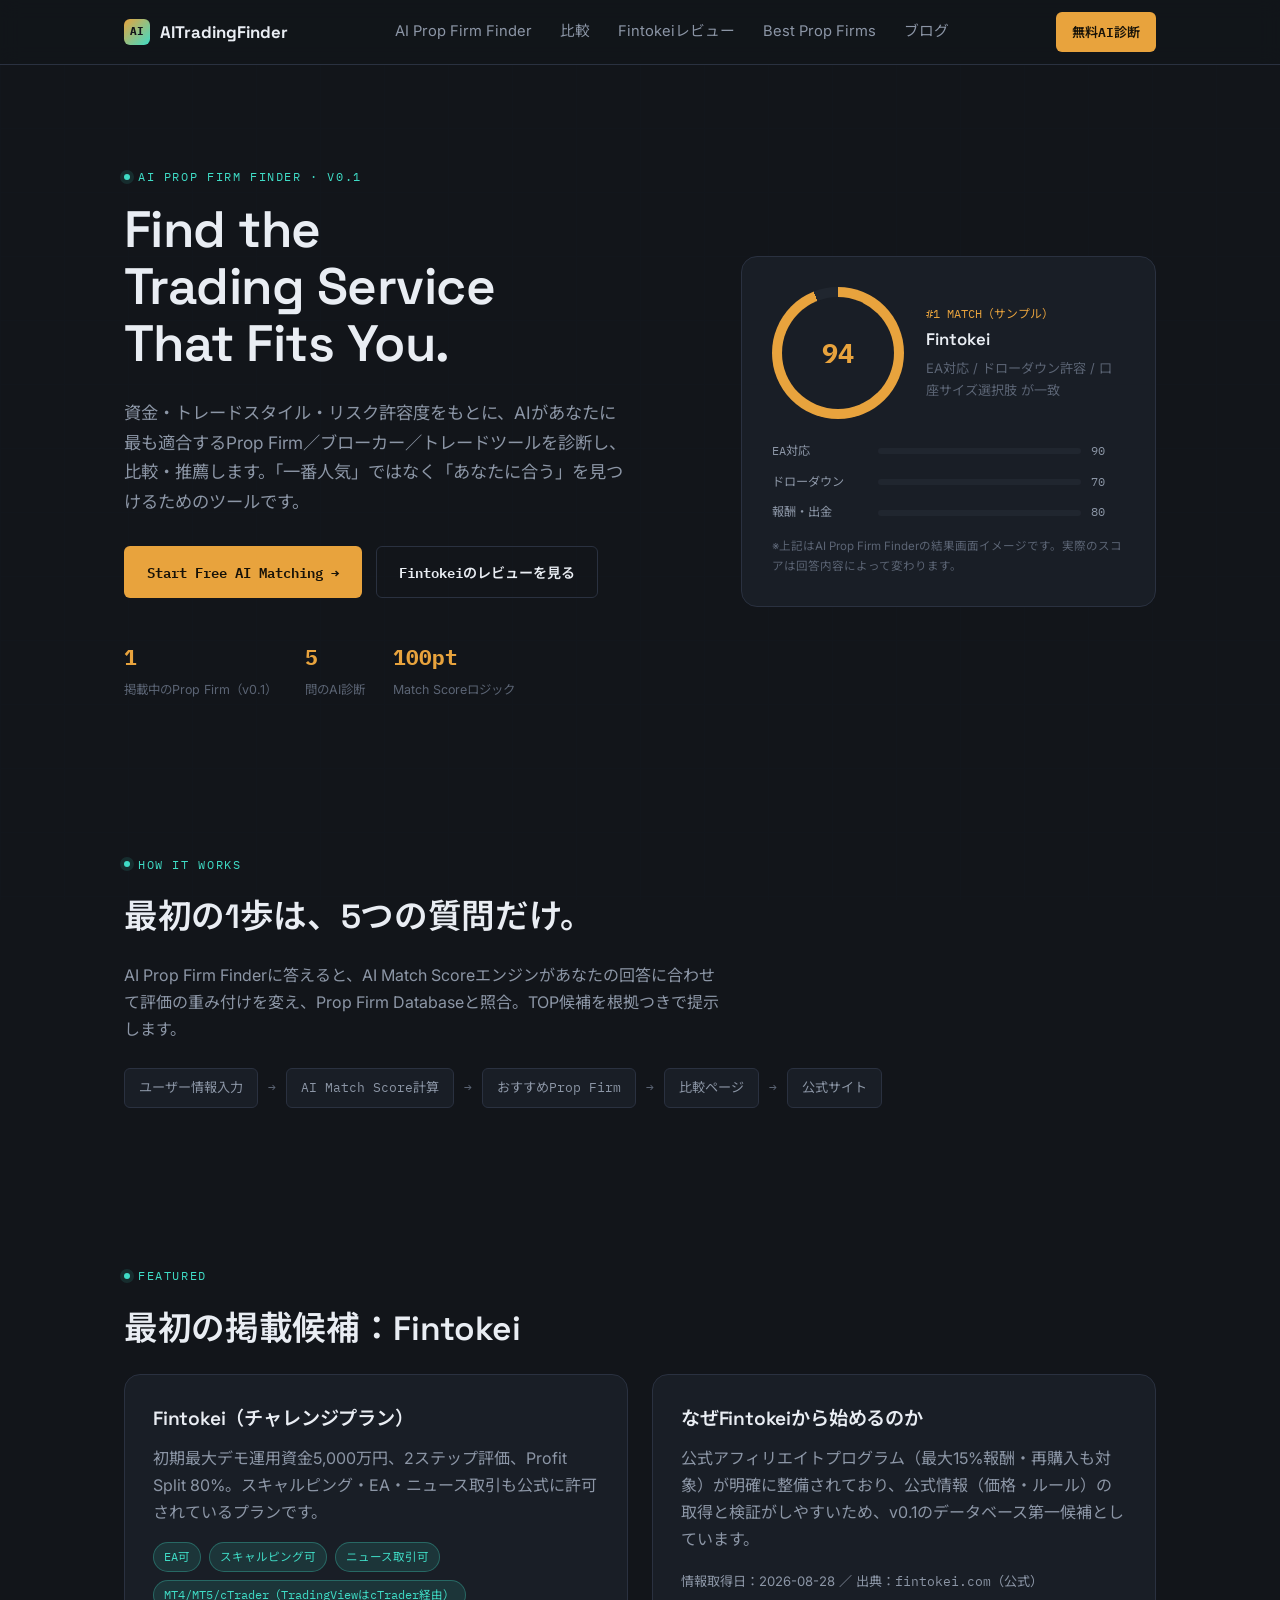
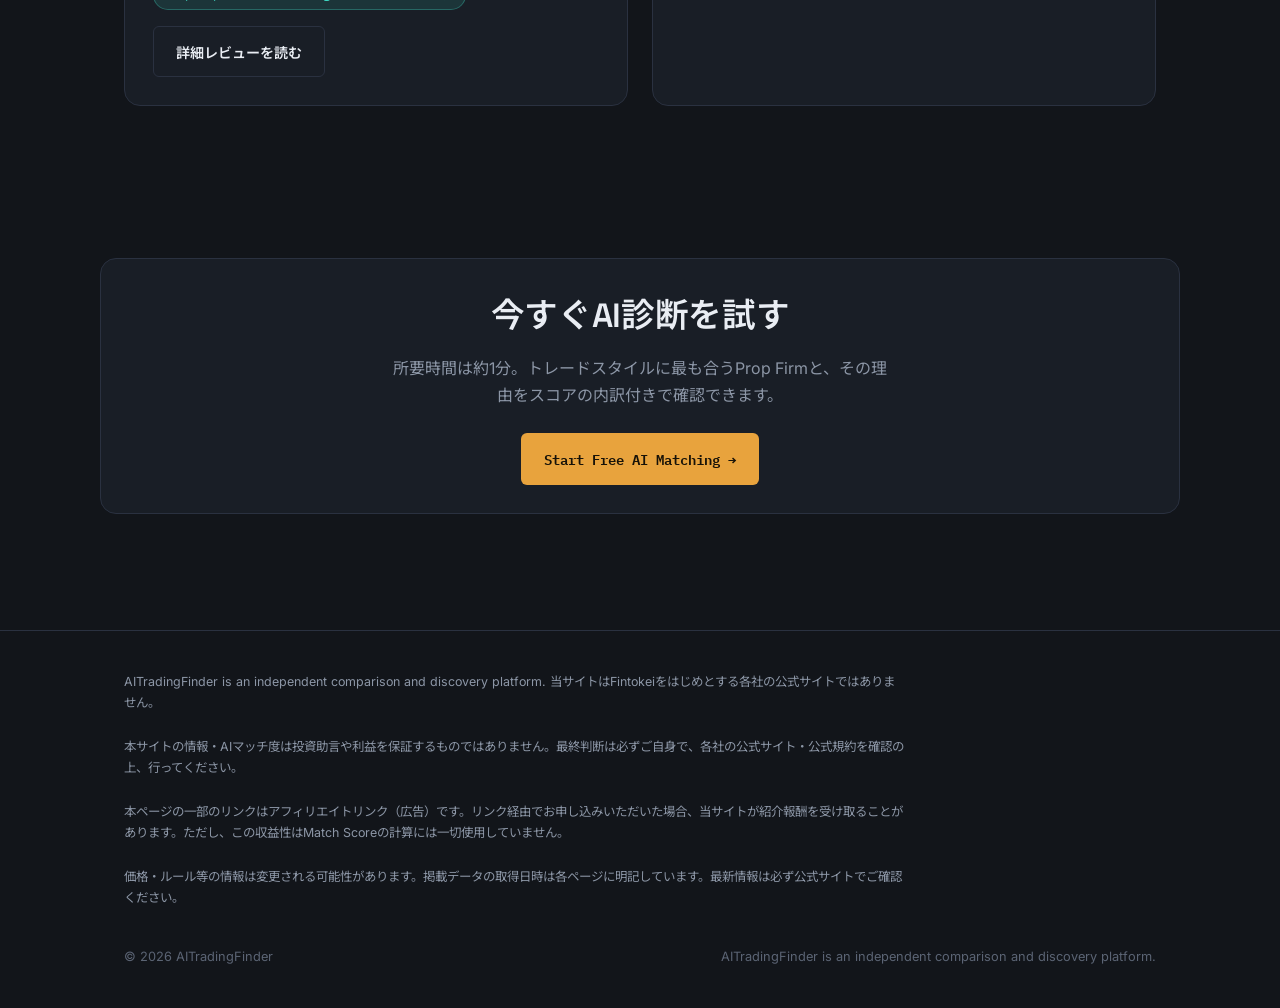
==== index.html @ b36e6398 "deploy: publish from hickytrade/aitradingfinder@b944d32f0d08b3d600a724f380793487ca3b6b2c (run 333662" ====
<!DOCTYPE html>
<html lang="ja">
<head>
<meta charset="UTF-8">
<meta name="viewport" content="width=device-width, initial-scale=1.0">
<title>AITradingFinder | あなたに合ったTrading Serviceを、AIが見つける</title>
<meta name="description" content="AIがトレードスタイル・資金・リスク許容度を分析し、最適なProp Firm・ブローカー・トレードツールを比較・推薦する独立系ディスカバリープラットフォーム。">
<link rel="canonical" href="https://aitradingfinder.com/">
<meta property="og:title" content="AITradingFinder | Find the Trading Service That Fits You">
<meta property="og:description" content="AIがあなたのトレードスタイルを分析し、最適なProp Firmを比較・推薦します。">
<meta property="og:type" content="website">
<link rel="preconnect" href="https://fonts.googleapis.com">
<link href="https://fonts.googleapis.com/css2?family=Space+Grotesk:wght@500;600;700&family=Inter:wght@400;500;600&family=IBM+Plex+Mono:wght@400;500;600&family=Noto+Sans+JP:wght@400;500;600;700&display=swap" rel="stylesheet">
<link rel="stylesheet" href="assets/css/style.css">
<script type="application/ld+json">
{
  "@context": "https://schema.org",
  "@type": "Organization",
  "name": "AITradingFinder",
  "url": "https://aitradingfinder.com/",
  "description": "AIがトレードスタイル・資金・リスク許容度を分析し、最適なProp Firm・ブローカー・トレードツールを比較・推薦する独立系ディスカバリープラットフォーム。",
  "sameAs": []
}
</script>
</head>
<body>

<nav class="nav">
  <div class="wrap">
    <a href="index.html" class="brand"><span class="brand-mark">AI</span>AITradingFinder</a>
    <ul class="nav-links">
      <li><a href="finder.html">AI Prop Firm Finder</a></li>
      <li><a href="comparison.html">比較</a></li>
      <li><a href="fintokei-review.html">Fintokeiレビュー</a></li>
      <li><a href="best-prop-firms.html">Best Prop Firms</a></li>
      <li><a href="blog.html">ブログ</a></li>
    </ul>
    <a href="finder.html" class="nav-cta">無料AI診断</a>
    <button class="nav-toggle" id="navToggle" aria-label="メニューを開く" aria-expanded="false">
      <svg viewBox="0 0 24 24" fill="none" stroke="currentColor" stroke-width="2"><path d="M3 6h18M3 12h18M3 18h18"/></svg>
    </button>
  </div>
  <div class="nav-mobile-panel" id="navMobilePanel"></div>
</nav>

<header class="hero">
  <div class="wrap">
    <div class="hero-copy">
      <div class="eyebrow">AI PROP FIRM FINDER · v0.1</div>
      <h1>Find the Trading&nbsp;Service<br>That Fits&nbsp;You.</h1>
      <p class="lead">資金・トレードスタイル・リスク許容度をもとに、AIがあなたに最も適合するProp&nbsp;Firm／ブローカー／トレードツールを診断し、比較・推薦します。「一番人気」ではなく「あなたに合う」を見つけるためのツールです。</p>
      <div class="hero-actions">
        <a href="finder.html" class="btn btn-primary">Start Free AI Matching →</a>
        <a href="fintokei-review.html" class="btn btn-outline">Fintokeiのレビューを見る</a>
      </div>
      <div class="hero-stats">
        <div><strong>1</strong><span>掲載中のProp Firm（v0.1）</span></div>
        <div><strong>5</strong><span>問のAI診断</span></div>
        <div><strong class="mono">100pt</strong><span>Match Scoreロジック</span></div>
      </div>
    </div>

    <div class="gauge-card">
      <div class="gauge-wrap">
        <div class="gauge" style="--pct:94"><span class="gauge-num">94</span></div>
        <div class="gauge-meta">
          <div class="rank-badge">#1 MATCH（サンプル）</div>
          <div class="firm-name">Fintokei</div>
          <div class="why">EA対応 / ドローダウン許容 / 口座サイズ選択肢 が一致</div>
        </div>
      </div>
      <div class="gauge-bars">
        <div class="gauge-bar-row"><span>EA対応</span><span class="gauge-bar-track"><span class="gauge-bar-fill" style="width:90%"></span></span><span>90</span></div>
        <div class="gauge-bar-row"><span>ドローダウン</span><span class="gauge-bar-track"><span class="gauge-bar-fill" style="width:70%"></span></span><span>70</span></div>
        <div class="gauge-bar-row"><span>報酬・出金</span><span class="gauge-bar-track"><span class="gauge-bar-fill" style="width:80%"></span></span><span>80</span></div>
      </div>
      <p style="font-size:.72rem;color:var(--text-faint);margin:14px 0 0;">※上記はAI Prop Firm Finderの結果画面イメージです。実際のスコアは回答内容によって変わります。</p>
    </div>
  </div>
</header>

<section>
  <div class="wrap">
    <div class="eyebrow">HOW IT WORKS</div>
    <h2>最初の1歩は、5つの質問だけ。</h2>
    <p style="max-width:60ch">AI Prop Firm Finderに答えると、AI Match Scoreエンジンがあなたの回答に合わせて評価の重み付けを変え、Prop Firm Databaseと照合。TOP候補を根拠つきで提示します。</p>
    <div class="flow" style="margin-top:24px">
      <span class="node">ユーザー情報入力</span><span class="arrow">→</span>
      <span class="node">AI Match Score計算</span><span class="arrow">→</span>
      <span class="node">おすすめProp Firm</span><span class="arrow">→</span>
      <span class="node">比較ページ</span><span class="arrow">→</span>
      <span class="node">公式サイト</span>
    </div>
  </div>
</section>

<section>
  <div class="wrap">
    <div class="eyebrow">FEATURED</div>
    <h2>最初の掲載候補：Fintokei</h2>
    <div class="grid-2">
      <div class="card">
        <h3>Fintokei（チャレンジプラン）</h3>
        <p>初期最大デモ運用資金5,000万円、2ステップ評価、Profit Split 80%。スキャルピング・EA・ニュース取引も公式に許可されているプランです。</p>
        <div style="display:flex;gap:8px;flex-wrap:wrap;margin-bottom:16px;">
          <span class="tag ok">EA可</span>
          <span class="tag ok">スキャルピング可</span>
          <span class="tag ok">ニュース取引可</span>
          <span class="tag ok">MT4/MT5/cTrader（TradingViewはcTrader経由）</span>
        </div>
        <a href="fintokei-review.html" class="btn btn-outline">詳細レビューを読む</a>
      </div>
      <div class="card">
        <h3>なぜFintokeiから始めるのか</h3>
        <p>公式アフィリエイトプログラム（最大15%報酬・再購入も対象）が明確に整備されており、公式情報（価格・ルール）の取得と検証がしやすいため、v0.1のデータベース第一候補としています。</p>
        <p style="font-size:.82rem;">情報取得日：2026-08-28 ／ 出典：<span class="mono">fintokei.com（公式）</span></p>
      </div>
    </div>
  </div>
</section>

<section>
  <div class="wrap card" style="text-align:center;">
    <h2 style="margin-bottom:10px;">今すぐAI診断を試す</h2>
    <p style="max-width:50ch;margin:0 auto 24px;">所要時間は約1分。トレードスタイルに最も合うProp Firmと、その理由をスコアの内訳付きで確認できます。</p>
    <a href="finder.html" class="btn btn-primary">Start Free AI Matching →</a>
  </div>
</section>

<footer>
  <div class="wrap">
    <div class="footer-disclaimers" id="disclaimers"></div>
    <div class="footer-bottom">
      <span>© 2026 AITradingFinder</span>
      <span>AITradingFinder is an independent comparison and discovery platform.</span>
    </div>
  </div>
</footer>

<script src="assets/data/propfirms.js"></script>
<script>
  document.getElementById('disclaimers').innerHTML = Object.values(SITE_DISCLAIMERS).map(t => `<p>${t}</p>`).join('');
</script>
<script src="assets/js/nav.js"></script>
</body>
</html>
---- assets/css/style.css ----
/* ==========================================================
   AITradingFinder — Design Tokens
   Direction: precision trading-terminal / quant dashboard.
   Not a marketing-cream template — dark graphite base, gold
   for "match" signal, teal for data, mono type for numbers.
   ========================================================== */
:root {
  --bg: #12151A;
  --surface: #191E26;
  --surface-2: #20262F;
  --border: #2A3140;
  --text: #E9EDF3;
  --text-muted: #8C96A6;
  --text-faint: #5B6474;
  --gold: #E8A33D;
  --gold-soft: rgba(232, 163, 61, 0.14);
  --teal: #3FDCC6;
  --teal-soft: rgba(63, 220, 198, 0.12);
  --danger: #E2574C;
  --danger-soft: rgba(226, 87, 76, 0.14);
  --radius-sm: 6px;
  --radius-md: 10px;
  --radius-lg: 16px;
  --font-display: 'Space Grotesk', 'Noto Sans JP', sans-serif;
  --font-body: 'Inter', 'Noto Sans JP', sans-serif;
  --font-mono: 'IBM Plex Mono', 'Noto Sans JP', monospace;
  --max-w: 1080px;
}

* { box-sizing: border-box; }
html { scroll-behavior: smooth; }
body {
  margin: 0;
  background: var(--bg);
  color: var(--text);
  font-family: var(--font-body);
  line-height: 1.7;
  -webkit-font-smoothing: antialiased;
}
body::before {
  content: "";
  position: fixed;
  inset: 0;
  pointer-events: none;
  z-index: 0;
  background-image:
    linear-gradient(var(--border) 1px, transparent 1px),
    linear-gradient(90deg, var(--border) 1px, transparent 1px);
  background-size: 64px 64px;
  opacity: 0.06;
}
h1, h2, h3, h4 { font-family: var(--font-display); font-weight: 600; letter-spacing: -0.01em; margin: 0 0 .5em; }
h1 { font-size: clamp(2rem, 4.5vw, 3.2rem); line-height: 1.12; }
h2 { font-size: clamp(1.5rem, 2.8vw, 2.1rem); }
h3 { font-size: 1.2rem; }
p { margin: 0 0 1em; color: var(--text-muted); }
a { color: inherit; }
.mono { font-family: var(--font-mono); }
.wrap { max-width: var(--max-w); margin: 0 auto; padding: 0 24px; position: relative; z-index: 1; }
.eyebrow {
  font-family: var(--font-mono);
  font-size: .72rem;
  letter-spacing: .14em;
  text-transform: uppercase;
  color: var(--teal);
  display: inline-flex;
  align-items: center;
  gap: 8px;
  margin-bottom: 14px;
}
.eyebrow::before { content: ""; width: 6px; height: 6px; background: var(--teal); border-radius: 50%; box-shadow: 0 0 0 4px var(--teal-soft); }

/* ---------- Nav ---------- */
.nav {
  position: sticky; top: 0; z-index: 40;
  background: rgba(18, 21, 26, 0.86);
  backdrop-filter: blur(10px);
  border-bottom: 1px solid var(--border);
}
.nav .wrap { display: flex; align-items: center; justify-content: space-between; height: 64px; }
.brand { display: flex; align-items: center; gap: 10px; text-decoration: none; font-family: var(--font-display); font-weight: 700; font-size: 1.05rem; }
.brand-mark { width: 26px; height: 26px; border-radius: 6px; background: linear-gradient(135deg, var(--gold), var(--teal)); display: inline-flex; align-items: center; justify-content: center; font-family: var(--font-mono); font-size: .7rem; color: #12151A; font-weight: 700; }
.nav-links { display: flex; gap: 28px; list-style: none; margin: 0; padding: 0; font-size: .92rem; }
.nav-links a { text-decoration: none; color: var(--text-muted); transition: color .15s; }
.nav-links a:hover, .nav-links a.active { color: var(--text); }
.nav-cta { font-family: var(--font-mono); font-size: .82rem; padding: 9px 16px; border-radius: var(--radius-sm); background: var(--gold); color: #171208; text-decoration: none; font-weight: 600; }
.nav-toggle {
  display: none; background: transparent; border: 1px solid var(--border); border-radius: var(--radius-sm);
  width: 40px; height: 40px; align-items: center; justify-content: center; cursor: pointer; color: var(--text);
}
.nav-toggle svg { width: 18px; height: 18px; }
.nav-mobile-panel {
  display: none; flex-direction: column; gap: 2px;
  border-top: 1px solid var(--border); background: var(--bg);
}
.nav-mobile-panel.open { display: flex; }
.nav-mobile-panel a {
  padding: 14px 24px; text-decoration: none; color: var(--text-muted); border-bottom: 1px solid var(--border);
  font-size: .95rem;
}
.nav-mobile-panel a.active { color: var(--gold); }
.nav-mobile-panel a:last-child { border-bottom: none; }

/* ---------- Buttons ---------- */
.btn {
  display: inline-flex; align-items: center; gap: 8px;
  font-family: var(--font-mono); font-size: .88rem; font-weight: 600;
  padding: 13px 22px; border-radius: var(--radius-sm);
  text-decoration: none; cursor: pointer; border: 1px solid transparent;
  transition: transform .12s ease, border-color .15s ease, background .15s ease;
}
.btn:active { transform: translateY(1px); }
.btn-primary { background: var(--gold); color: #171208; }
.btn-primary:hover { background: #f0af4d; }
.btn-outline { background: transparent; border-color: var(--border); color: var(--text); }
.btn-outline:hover { border-color: var(--teal); color: var(--teal); }
.btn-block { width: 100%; justify-content: center; }

/* ---------- Sections / cards ---------- */
section { padding: 76px 0; position: relative; z-index: 1; }
.card { background: var(--surface); border: 1px solid var(--border); border-radius: var(--radius-lg); padding: 28px; }
.grid-2 { display: grid; grid-template-columns: 1fr 1fr; gap: 24px; }
.grid-3 { display: grid; grid-template-columns: repeat(3, 1fr); gap: 20px; }
.tag { display: inline-block; font-family: var(--font-mono); font-size: .72rem; padding: 4px 10px; border-radius: 100px; border: 1px solid var(--border); color: var(--text-muted); }
.tag.ok { color: var(--teal); border-color: rgba(63,220,198,.3); background: var(--teal-soft); }
.tag.no { color: var(--danger); border-color: rgba(226,87,76,.3); background: var(--danger-soft); }
.tag.unknown { color: var(--text-faint); }

/* ---------- Hero ---------- */
.hero { padding: 96px 0 70px; }
.hero .wrap { display: grid; grid-template-columns: 1.15fr .85fr; gap: 56px; align-items: center; }
.hero-copy p.lead { font-size: 1.08rem; color: var(--text-muted); max-width: 46ch; }
.hero-actions { display: flex; gap: 14px; margin-top: 30px; flex-wrap: wrap; }
.hero-stats { display: flex; gap: 28px; margin-top: 42px; }
.hero-stats div strong { display: block; font-family: var(--font-mono); font-size: 1.3rem; color: var(--gold); }
.hero-stats div span { font-size: .78rem; color: var(--text-faint); }

/* ---------- Signature: radial match gauge ---------- */
.gauge-card { background: var(--surface); border: 1px solid var(--border); border-radius: var(--radius-lg); padding: 30px; }
.gauge-wrap { display: flex; align-items: center; gap: 22px; }
.gauge {
  --pct: 94;
  width: 132px; height: 132px; border-radius: 50%; flex-shrink: 0;
  background: conic-gradient(var(--gold) calc(var(--pct) * 1%), var(--surface-2) 0);
  display: flex; align-items: center; justify-content: center;
  position: relative;
}
.gauge::before { content: ""; position: absolute; inset: 10px; border-radius: 50%; background: var(--surface); }
.gauge .gauge-num { position: relative; font-family: var(--font-mono); font-size: 1.7rem; font-weight: 700; color: var(--gold); z-index: 1; }
.gauge-meta .firm-name { font-family: var(--font-display); font-weight: 600; font-size: 1.05rem; margin-bottom: 4px; }
.gauge-meta .why { font-size: .82rem; color: var(--text-faint); }
.gauge-bars { margin-top: 22px; display: flex; flex-direction: column; gap: 10px; }
.gauge-bar-row { display: grid; grid-template-columns: 96px 1fr 34px; align-items: center; gap: 10px; font-size: .76rem; color: var(--text-muted); font-family: var(--font-mono); }
.gauge-bar-track { height: 6px; background: var(--surface-2); border-radius: 4px; overflow: hidden; }
.gauge-bar-fill { height: 100%; background: linear-gradient(90deg, var(--teal), var(--gold)); border-radius: 4px; }

/* ---------- Steps / flow ---------- */
.flow { display: flex; align-items: center; gap: 10px; flex-wrap: wrap; font-family: var(--font-mono); font-size: .82rem; color: var(--text-muted); }
.flow .node { border: 1px solid var(--border); border-radius: var(--radius-sm); padding: 8px 14px; background: var(--surface); }
.flow .arrow { color: var(--text-faint); }

/* ---------- Quiz ---------- */
.quiz-shell { max-width: 660px; margin: 0 auto; }
.quiz-progress { display: flex; gap: 6px; margin-bottom: 34px; }
.quiz-progress i { flex: 1; height: 3px; background: var(--surface-2); border-radius: 3px; overflow: hidden; }
.quiz-progress i.done { background: var(--gold); }
.q-step { display: none; }
.q-step.active { display: block; animation: fadein .25s ease; }
@keyframes fadein { from { opacity: 0; transform: translateY(6px); } to { opacity: 1; transform: none; } }
.q-label { font-family: var(--font-mono); color: var(--teal); font-size: .78rem; margin-bottom: 10px; }
.options { display: grid; gap: 10px; margin-top: 20px; }
.option {
  display: flex; align-items: center; justify-content: space-between;
  padding: 16px 18px; border: 1px solid var(--border); border-radius: var(--radius-md);
  background: var(--surface); cursor: pointer; transition: all .15s;
}
.option:hover { border-color: var(--teal); }
.option.selected { border-color: var(--gold); background: var(--gold-soft); }
.option-label { font-weight: 500; }
.option-sub { font-size: .78rem; color: var(--text-faint); }
.q-nav { display: flex; justify-content: space-between; margin-top: 28px; }

/* ---------- Result ---------- */
.result-card { border: 1px solid var(--gold); background: linear-gradient(180deg, var(--gold-soft), transparent 60%); }
.rank-badge { font-family: var(--font-mono); font-size: .74rem; color: var(--gold); }
.disclosure {
  font-size: .78rem; color: var(--text-faint); border-top: 1px dashed var(--border);
  margin-top: 14px; padding-top: 12px; line-height: 1.6;
}

/* ---------- Table ---------- */
table { width: 100%; border-collapse: collapse; font-size: .88rem; }
th, td { text-align: left; padding: 12px 14px; border-bottom: 1px solid var(--border); }
th { font-family: var(--font-mono); font-size: .72rem; text-transform: uppercase; letter-spacing: .06em; color: var(--text-faint); }
td.num { font-family: var(--font-mono); }

/* ---------- Footer ---------- */
footer { border-top: 1px solid var(--border); padding: 40px 0; margin-top: 40px; }
.footer-disclaimers { display: grid; gap: 10px; font-size: .78rem; color: var(--text-faint); max-width: 780px; }
.footer-bottom { margin-top: 26px; display: flex; justify-content: space-between; flex-wrap: wrap; gap: 10px; font-size: .8rem; color: var(--text-faint); }

/* ---------- Empty state ---------- */
.empty-state { text-align: center; padding: 60px 20px; border: 1px dashed var(--border); border-radius: var(--radius-lg); color: var(--text-faint); }

/* ---------- Responsive ---------- */
@media (max-width: 860px) {
  .hero .wrap { grid-template-columns: 1fr; }
  .grid-2, .grid-3 { grid-template-columns: 1fr; }
  .nav-links { display: none; }
  .nav-toggle { display: inline-flex; }
  .nav-cta { display: none; }
}
@media (min-width: 861px) {
  .nav-mobile-panel { display: none !important; }
}
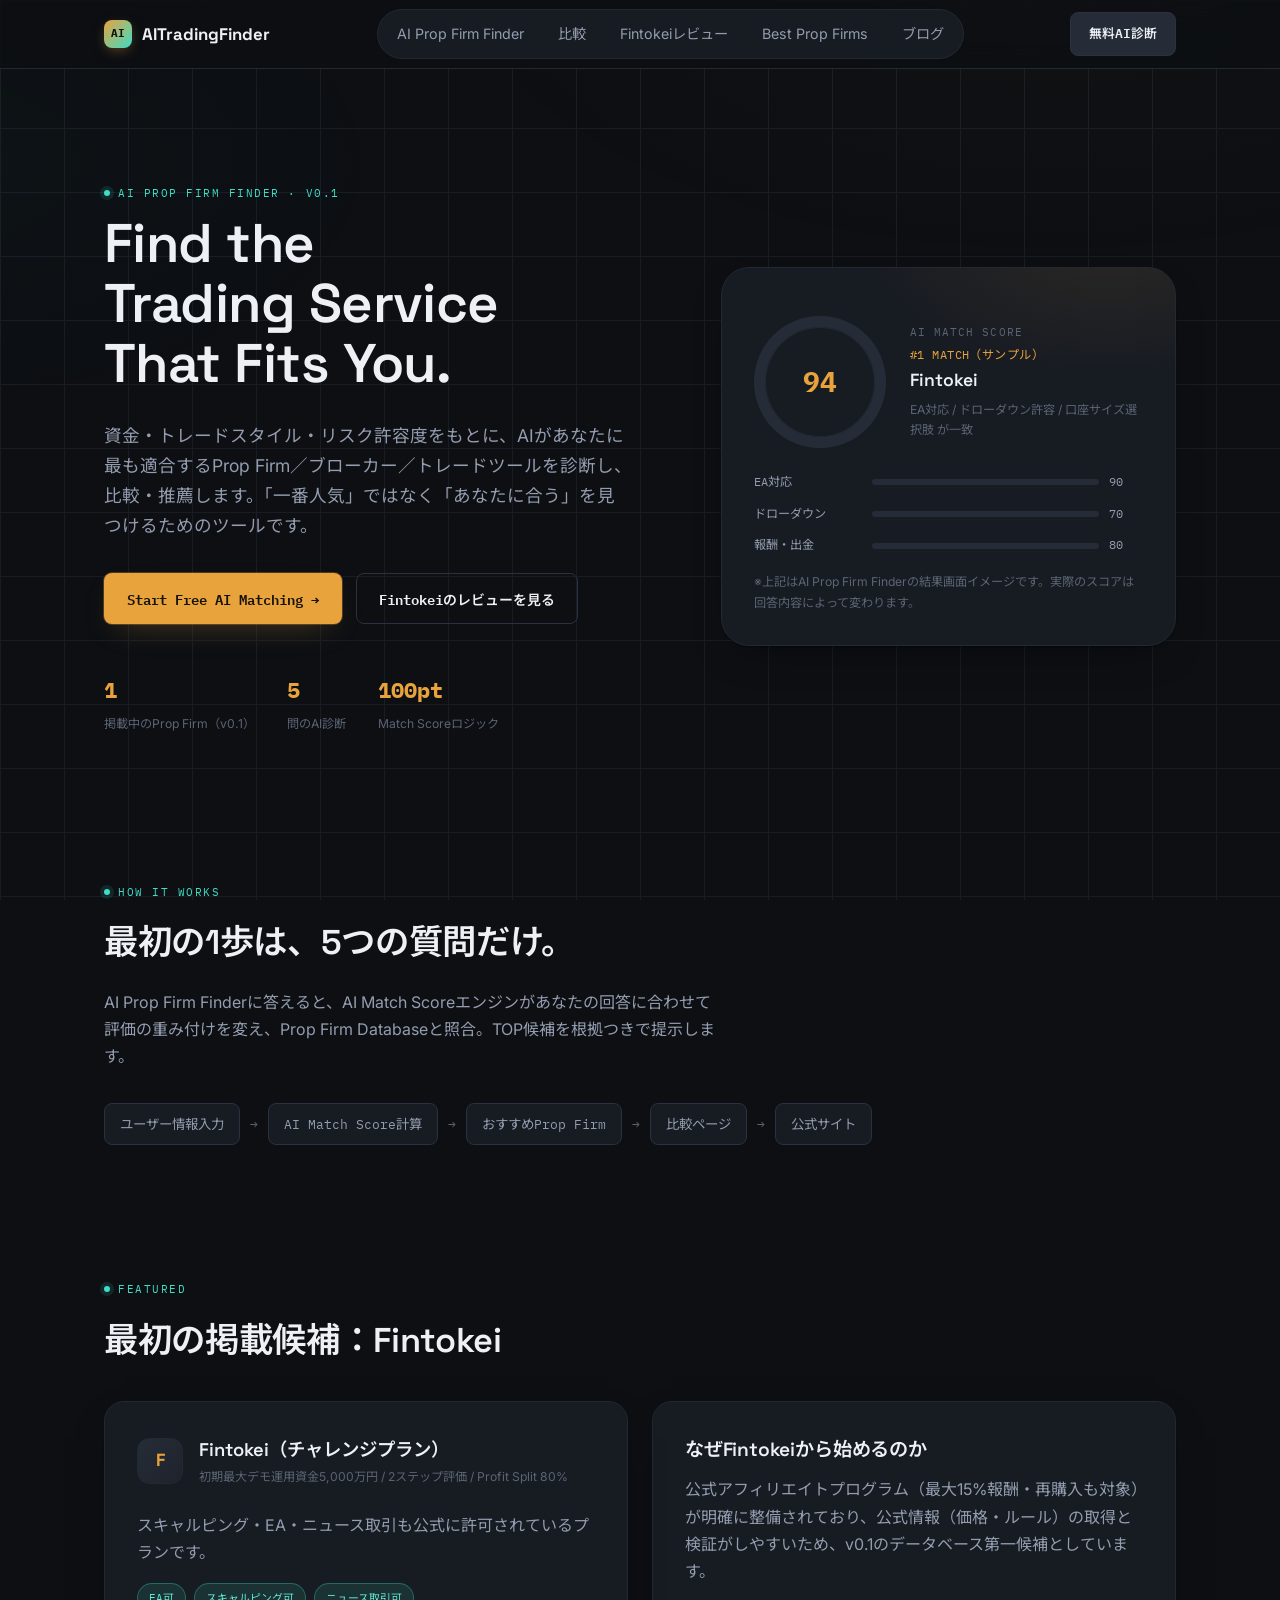
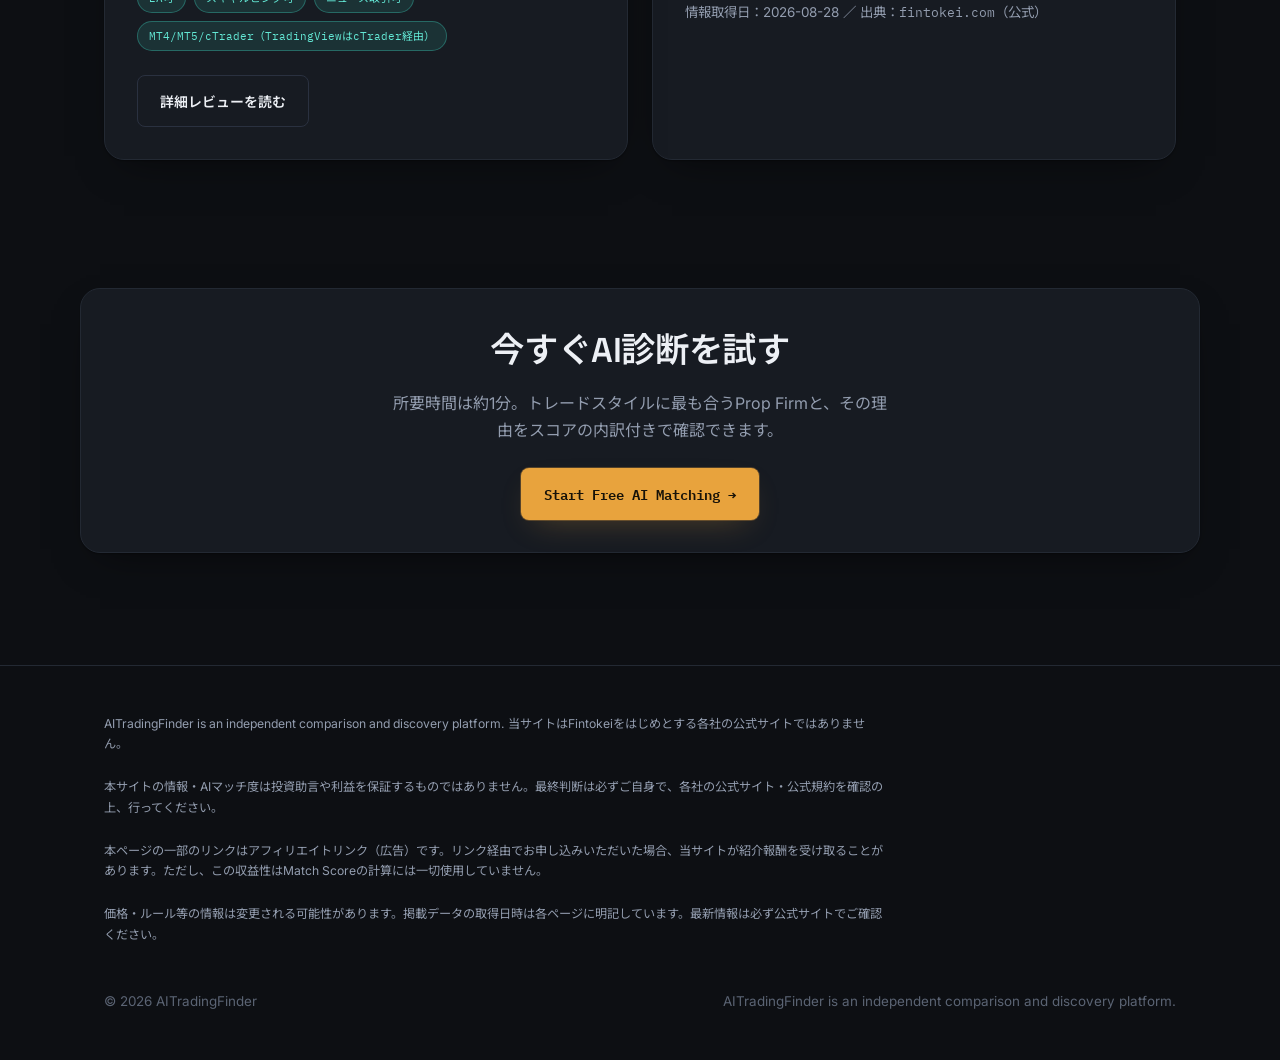
==== commit 98300a37: "deploy: publish from hickytrade/aitradingfinder@2064703255496c6e467a21752ac21283bdb3d4ea (run 333758" ====
--- a/index.html
+++ b/index.html
@@ -62,8 +62,9 @@
 
     <div class="gauge-card">
       <div class="gauge-wrap">
-        <div class="gauge" style="--pct:94"><span class="gauge-num">94</span></div>
+        <div class="gauge" data-pct="94"><span class="gauge-num">94</span></div>
         <div class="gauge-meta">
+          <div class="ai-match-label">AI Match Score</div>
           <div class="rank-badge">#1 MATCH（サンプル）</div>
           <div class="firm-name">Fintokei</div>
           <div class="why">EA対応 / ドローダウン許容 / 口座サイズ選択肢 が一致</div>
@@ -74,17 +75,19 @@
         <div class="gauge-bar-row"><span>ドローダウン</span><span class="gauge-bar-track"><span class="gauge-bar-fill" style="width:70%"></span></span><span>70</span></div>
         <div class="gauge-bar-row"><span>報酬・出金</span><span class="gauge-bar-track"><span class="gauge-bar-fill" style="width:80%"></span></span><span>80</span></div>
       </div>
-      <p style="font-size:.72rem;color:var(--text-faint);margin:14px 0 0;">※上記はAI Prop Firm Finderの結果画面イメージです。実際のスコアは回答内容によって変わります。</p>
+      <p style="font-size:var(--text-xs);color:var(--text-faint);margin:16px 0 0;">※上記はAI Prop Firm Finderの結果画面イメージです。実際のスコアは回答内容によって変わります。</p>
     </div>
   </div>
 </header>
 
 <section>
   <div class="wrap">
-    <div class="eyebrow">HOW IT WORKS</div>
-    <h2>最初の1歩は、5つの質問だけ。</h2>
-    <p style="max-width:60ch">AI Prop Firm Finderに答えると、AI Match Scoreエンジンがあなたの回答に合わせて評価の重み付けを変え、Prop Firm Databaseと照合。TOP候補を根拠つきで提示します。</p>
-    <div class="flow" style="margin-top:24px">
+    <div class="section-head">
+      <div class="eyebrow">HOW IT WORKS</div>
+      <h2>最初の1歩は、5つの質問だけ。</h2>
+      <p>AI Prop Firm Finderに答えると、AI Match Scoreエンジンがあなたの回答に合わせて評価の重み付けを変え、Prop Firm Databaseと照合。TOP候補を根拠つきで提示します。</p>
+    </div>
+    <div class="flow">
       <span class="node">ユーザー情報入力</span><span class="arrow">→</span>
       <span class="node">AI Match Score計算</span><span class="arrow">→</span>
       <span class="node">おすすめProp Firm</span><span class="arrow">→</span>
@@ -96,24 +99,34 @@
 
 <section>
   <div class="wrap">
-    <div class="eyebrow">FEATURED</div>
-    <h2>最初の掲載候補：Fintokei</h2>
+    <div class="section-head">
+      <div class="eyebrow">FEATURED</div>
+      <h2>最初の掲載候補：Fintokei</h2>
+    </div>
     <div class="grid-2">
-      <div class="card">
-        <h3>Fintokei（チャレンジプラン）</h3>
-        <p>初期最大デモ運用資金5,000万円、2ステップ評価、Profit Split 80%。スキャルピング・EA・ニュース取引も公式に許可されているプランです。</p>
-        <div style="display:flex;gap:8px;flex-wrap:wrap;margin-bottom:16px;">
+      <div class="prop-card">
+        <div class="prop-card-head">
+          <div class="prop-logo">F</div>
+          <div>
+            <div class="prop-card-name">Fintokei（チャレンジプラン）</div>
+            <div class="prop-card-sub">初期最大デモ運用資金5,000万円 / 2ステップ評価 / Profit Split 80%</div>
+          </div>
+        </div>
+        <p>スキャルピング・EA・ニュース取引も公式に許可されているプランです。</p>
+        <div class="prop-card-tags">
           <span class="tag ok">EA可</span>
           <span class="tag ok">スキャルピング可</span>
           <span class="tag ok">ニュース取引可</span>
           <span class="tag ok">MT4/MT5/cTrader（TradingViewはcTrader経由）</span>
         </div>
-        <a href="fintokei-review.html" class="btn btn-outline">詳細レビューを読む</a>
+        <div class="prop-card-cta">
+          <a href="fintokei-review.html" class="btn btn-outline">詳細レビューを読む</a>
+        </div>
       </div>
       <div class="card">
         <h3>なぜFintokeiから始めるのか</h3>
         <p>公式アフィリエイトプログラム（最大15%報酬・再購入も対象）が明確に整備されており、公式情報（価格・ルール）の取得と検証がしやすいため、v0.1のデータベース第一候補としています。</p>
-        <p style="font-size:.82rem;">情報取得日：2026-08-28 ／ 出典：<span class="mono">fintokei.com（公式）</span></p>
+        <p style="font-size:var(--text-sm);">情報取得日：2026-08-28 ／ 出典：<span class="mono">fintokei.com（公式）</span></p>
       </div>
     </div>
   </div>
@@ -141,6 +154,10 @@
 <script>
   document.getElementById('disclaimers').innerHTML = Object.values(SITE_DISCLAIMERS).map(t => `<p>${t}</p>`).join('');
 </script>
+<script src="assets/js/ui.js"></script>
+<script>
+  document.addEventListener('DOMContentLoaded', function () { AITF_UI.animateGauges(); });
+</script>
 <script src="assets/js/nav.js"></script>
 </body>
 </html>
--- a/assets/css/style.css
+++ b/assets/css/style.css
@@ -1,30 +1,75 @@
 /* ==========================================================
-   AITradingFinder — Design Tokens
-   Direction: precision trading-terminal / quant dashboard.
-   Not a marketing-cream template — dark graphite base, gold
-   for "match" signal, teal for data, mono type for numbers.
+   AITradingFinder — Design System (Step 21)
+   Direction: institutional trading terminal x modern AI SaaS x
+   premium fintech. Dark graphite base; gold reserved for AI Match
+   Score / primary CTA / ranking / brand accent only. Teal for data
+   and secondary signal. No neon, no cyberpunk, no gaming aesthetic.
+
+   This file only changes VISUAL PRESENTATION. Every selector that
+   existing inline <script> blocks read or toggle (.gauge, .option,
+   .option.selected, .q-step, .q-step.active, .quiz-progress i,
+   .quiz-progress i.done, .nav-mobile-panel.open, .tag.ok/.no/.unknown,
+   .btn-primary/.btn-outline, table/th/td, .disclosure, .empty-state,
+   .rank-badge, .result-card, .card, .grid-2/.grid-3, .wrap, .eyebrow,
+   .hero*, .flow/.node/.arrow, .footer-*) is preserved. Nothing here
+   changes propfirms.js / matchscore.js / businessscore.js / any Agent.
    ========================================================== */
 :root {
-  --bg: #12151A;
-  --surface: #191E26;
-  --surface-2: #20262F;
+  --bg: #0D0F13;
+  --surface: #171B22;
+  --surface-2: #1E232C;
+  --surface-3: #262C37;
   --border: #2A3140;
-  --text: #E9EDF3;
-  --text-muted: #8C96A6;
+  --border-soft: #232933;
+  --text: #EDF0F5;
+  --text-muted: #939DAF;
   --text-faint: #5B6474;
+
   --gold: #E8A33D;
+  --gold-bright: #F5BD64;
   --gold-soft: rgba(232, 163, 61, 0.14);
   --teal: #3FDCC6;
+  --teal-bright: #63E8D5;
   --teal-soft: rgba(63, 220, 198, 0.12);
   --danger: #E2574C;
   --danger-soft: rgba(226, 87, 76, 0.14);
-  --radius-sm: 6px;
-  --radius-md: 10px;
-  --radius-lg: 16px;
+
+  --radius-sm: 8px;
+  --radius-md: 12px;
+  --radius-lg: 20px;
+  --radius-xl: 28px;
+  --radius-pill: 999px;
+
+  --space-1: 4px;
+  --space-2: 8px;
+  --space-3: 12px;
+  --space-4: 16px;
+  --space-5: 24px;
+  --space-6: 32px;
+  --space-7: 48px;
+  --space-8: 64px;
+
+  --text-2xs: .68rem;
+  --text-xs: .76rem;
+  --text-sm: .84rem;
+  --text-base: 1rem;
+  --text-lg: 1.08rem;
+
+  --shadow-card: 0 1px 2px rgba(0,0,0,.35), 0 16px 40px -20px rgba(0,0,0,.6);
+  --shadow-gold: 0 0 0 1px rgba(232,163,61,.28), 0 12px 32px -14px rgba(232,163,61,.35);
+  --ease: cubic-bezier(.16,.8,.24,1);
+  --dur: 220ms;
+
   --font-display: 'Space Grotesk', 'Noto Sans JP', sans-serif;
   --font-body: 'Inter', 'Noto Sans JP', sans-serif;
   --font-mono: 'IBM Plex Mono', 'Noto Sans JP', monospace;
-  --max-w: 1080px;
+  --max-w: 1120px;
+}
+
+@property --pct {
+  syntax: '<number>';
+  inherits: true;
+  initial-value: 0;
 }
 
 * { box-sizing: border-box; }
@@ -44,172 +89,309 @@
   pointer-events: none;
   z-index: 0;
   background-image:
-    linear-gradient(var(--border) 1px, transparent 1px),
-    linear-gradient(90deg, var(--border) 1px, transparent 1px);
-  background-size: 64px 64px;
-  opacity: 0.06;
-}
-h1, h2, h3, h4 { font-family: var(--font-display); font-weight: 600; letter-spacing: -0.01em; margin: 0 0 .5em; }
-h1 { font-size: clamp(2rem, 4.5vw, 3.2rem); line-height: 1.12; }
-h2 { font-size: clamp(1.5rem, 2.8vw, 2.1rem); }
+    radial-gradient(1100px 560px at 82% -6%, rgba(232,163,61,.06), transparent 60%),
+    radial-gradient(900px 480px at -6% 18%, rgba(63,220,198,.05), transparent 55%),
+    linear-gradient(var(--border-soft) 1px, transparent 1px),
+    linear-gradient(90deg, var(--border-soft) 1px, transparent 1px);
+  background-size: auto, auto, 64px 64px, 64px 64px;
+  opacity: .55;
+}
+h1, h2, h3, h4 { font-family: var(--font-display); font-weight: 600; letter-spacing: -0.01em; margin: 0 0 .5em; color: var(--text); }
+h1 { font-size: clamp(2.1rem, 4.6vw, 3.4rem); line-height: 1.1; }
+h2 { font-size: clamp(1.5rem, 2.8vw, 2.15rem); }
 h3 { font-size: 1.2rem; }
 p { margin: 0 0 1em; color: var(--text-muted); }
 a { color: inherit; }
 .mono { font-family: var(--font-mono); }
 .wrap { max-width: var(--max-w); margin: 0 auto; padding: 0 24px; position: relative; z-index: 1; }
+
 .eyebrow {
   font-family: var(--font-mono);
-  font-size: .72rem;
+  font-size: var(--text-2xs);
   letter-spacing: .14em;
   text-transform: uppercase;
   color: var(--teal);
   display: inline-flex;
   align-items: center;
   gap: 8px;
-  margin-bottom: 14px;
+  margin-bottom: var(--space-3);
 }
 .eyebrow::before { content: ""; width: 6px; height: 6px; background: var(--teal); border-radius: 50%; box-shadow: 0 0 0 4px var(--teal-soft); }
+
+/* Consistent section header block (eyebrow + h2 + intro copy) reused site-wide. */
+.section-head { max-width: 62ch; margin-bottom: var(--space-6); }
+.section-head p { font-size: var(--text-base); }
+.section-head.center { margin-left: auto; margin-right: auto; text-align: center; }
 
 /* ---------- Nav ---------- */
 .nav {
   position: sticky; top: 0; z-index: 40;
-  background: rgba(18, 21, 26, 0.86);
-  backdrop-filter: blur(10px);
-  border-bottom: 1px solid var(--border);
-}
-.nav .wrap { display: flex; align-items: center; justify-content: space-between; height: 64px; }
-.brand { display: flex; align-items: center; gap: 10px; text-decoration: none; font-family: var(--font-display); font-weight: 700; font-size: 1.05rem; }
-.brand-mark { width: 26px; height: 26px; border-radius: 6px; background: linear-gradient(135deg, var(--gold), var(--teal)); display: inline-flex; align-items: center; justify-content: center; font-family: var(--font-mono); font-size: .7rem; color: #12151A; font-weight: 700; }
-.nav-links { display: flex; gap: 28px; list-style: none; margin: 0; padding: 0; font-size: .92rem; }
-.nav-links a { text-decoration: none; color: var(--text-muted); transition: color .15s; }
-.nav-links a:hover, .nav-links a.active { color: var(--text); }
-.nav-cta { font-family: var(--font-mono); font-size: .82rem; padding: 9px 16px; border-radius: var(--radius-sm); background: var(--gold); color: #171208; text-decoration: none; font-weight: 600; }
+  background: rgba(13, 15, 19, 0.82);
+  backdrop-filter: blur(14px);
+  -webkit-backdrop-filter: blur(14px);
+  border-bottom: 1px solid var(--border-soft);
+}
+.nav .wrap { display: flex; align-items: center; justify-content: space-between; height: 68px; gap: var(--space-5); }
+.brand { display: flex; align-items: center; gap: 10px; text-decoration: none; font-family: var(--font-display); font-weight: 700; font-size: 1.05rem; flex-shrink: 0; }
+.brand-mark {
+  width: 28px; height: 28px; border-radius: 8px;
+  background: linear-gradient(135deg, var(--gold), var(--teal));
+  display: inline-flex; align-items: center; justify-content: center;
+  font-family: var(--font-mono); font-size: .7rem; color: #14100A; font-weight: 700;
+  box-shadow: 0 4px 14px -4px rgba(232,163,61,.5);
+}
+.nav-links { display: flex; gap: 4px; list-style: none; margin: 0; padding: 4px; font-size: .89rem; background: var(--surface); border: 1px solid var(--border-soft); border-radius: var(--radius-pill); }
+.nav-links a { text-decoration: none; color: var(--text-muted); transition: color var(--dur) var(--ease), background var(--dur) var(--ease); padding: 8px 15px; border-radius: var(--radius-pill); display: inline-block; }
+.nav-links a:hover { color: var(--text); }
+.nav-links a.active { color: #14100A; background: var(--gold); font-weight: 600; }
+.nav-cta {
+  font-family: var(--font-mono); font-size: .8rem; padding: 10px 18px; border-radius: var(--radius-sm);
+  background: var(--surface-3); border: 1px solid var(--border);
+  color: var(--text); text-decoration: none; font-weight: 600; flex-shrink: 0;
+  transition: border-color var(--dur) var(--ease), color var(--dur) var(--ease);
+}
+.nav-cta:hover { border-color: var(--gold); color: var(--gold-bright); }
 .nav-toggle {
   display: none; background: transparent; border: 1px solid var(--border); border-radius: var(--radius-sm);
   width: 40px; height: 40px; align-items: center; justify-content: center; cursor: pointer; color: var(--text);
+  flex-shrink: 0;
 }
 .nav-toggle svg { width: 18px; height: 18px; }
 .nav-mobile-panel {
-  display: none; flex-direction: column; gap: 2px;
-  border-top: 1px solid var(--border); background: var(--bg);
-}
-.nav-mobile-panel.open { display: flex; }
+  display: grid; grid-template-rows: 0fr; overflow: hidden;
+  border-top: 1px solid var(--border-soft); background: var(--surface);
+  transition: grid-template-rows 260ms var(--ease);
+}
+.nav-mobile-panel > div { min-height: 0; overflow: hidden; display: flex; flex-direction: column; }
+.nav-mobile-panel.open { grid-template-rows: 1fr; }
 .nav-mobile-panel a {
-  padding: 14px 24px; text-decoration: none; color: var(--text-muted); border-bottom: 1px solid var(--border);
+  padding: 15px 24px; text-decoration: none; color: var(--text-muted); border-bottom: 1px solid var(--border-soft);
   font-size: .95rem;
 }
-.nav-mobile-panel a.active { color: var(--gold); }
+.nav-mobile-panel a.active { color: var(--gold); font-weight: 600; }
 .nav-mobile-panel a:last-child { border-bottom: none; }
 
 /* ---------- Buttons ---------- */
 .btn {
   display: inline-flex; align-items: center; gap: 8px;
-  font-family: var(--font-mono); font-size: .88rem; font-weight: 600;
+  font-family: var(--font-mono); font-size: .87rem; font-weight: 600;
   padding: 13px 22px; border-radius: var(--radius-sm);
   text-decoration: none; cursor: pointer; border: 1px solid transparent;
-  transition: transform .12s ease, border-color .15s ease, background .15s ease;
+  transition: transform 120ms ease, border-color var(--dur) ease, background var(--dur) ease, box-shadow var(--dur) ease;
 }
 .btn:active { transform: translateY(1px); }
-.btn-primary { background: var(--gold); color: #171208; }
-.btn-primary:hover { background: #f0af4d; }
+.btn-primary { background: var(--gold); color: #171208; box-shadow: var(--shadow-gold); }
+.btn-primary:hover { background: var(--gold-bright); }
 .btn-outline { background: transparent; border-color: var(--border); color: var(--text); }
-.btn-outline:hover { border-color: var(--teal); color: var(--teal); }
+.btn-outline:hover { border-color: var(--teal); color: var(--teal-bright); }
 .btn-block { width: 100%; justify-content: center; }
 
 /* ---------- Sections / cards ---------- */
-section { padding: 76px 0; position: relative; z-index: 1; }
-.card { background: var(--surface); border: 1px solid var(--border); border-radius: var(--radius-lg); padding: 28px; }
-.grid-2 { display: grid; grid-template-columns: 1fr 1fr; gap: 24px; }
-.grid-3 { display: grid; grid-template-columns: repeat(3, 1fr); gap: 20px; }
-.tag { display: inline-block; font-family: var(--font-mono); font-size: .72rem; padding: 4px 10px; border-radius: 100px; border: 1px solid var(--border); color: var(--text-muted); }
-.tag.ok { color: var(--teal); border-color: rgba(63,220,198,.3); background: var(--teal-soft); }
-.tag.no { color: var(--danger); border-color: rgba(226,87,76,.3); background: var(--danger-soft); }
+section { padding: var(--space-8) 0; position: relative; z-index: 1; }
+.card {
+  background: var(--surface); border: 1px solid var(--border-soft); border-radius: var(--radius-lg);
+  padding: var(--space-6); box-shadow: var(--shadow-card);
+  transition: border-color var(--dur) var(--ease), transform var(--dur) var(--ease);
+}
+.grid-2 { display: grid; grid-template-columns: 1fr 1fr; gap: var(--space-5); }
+.grid-3 { display: grid; grid-template-columns: repeat(3, 1fr); gap: var(--space-5); }
+
+.tag {
+  display: inline-flex; align-items: center; gap: 5px;
+  font-family: var(--font-mono); font-size: var(--text-2xs); padding: 5px 11px; border-radius: var(--radius-pill);
+  border: 1px solid var(--border); color: var(--text-muted); background: var(--surface-2);
+}
+.tag.ok { color: var(--teal-bright); border-color: rgba(63,220,198,.32); background: var(--teal-soft); }
+.tag.no { color: #F0847A; border-color: rgba(226,87,76,.32); background: var(--danger-soft); }
 .tag.unknown { color: var(--text-faint); }
 
 /* ---------- Hero ---------- */
-.hero { padding: 96px 0 70px; }
-.hero .wrap { display: grid; grid-template-columns: 1.15fr .85fr; gap: 56px; align-items: center; }
-.hero-copy p.lead { font-size: 1.08rem; color: var(--text-muted); max-width: 46ch; }
-.hero-actions { display: flex; gap: 14px; margin-top: 30px; flex-wrap: wrap; }
-.hero-stats { display: flex; gap: 28px; margin-top: 42px; }
-.hero-stats div strong { display: block; font-family: var(--font-mono); font-size: 1.3rem; color: var(--gold); }
-.hero-stats div span { font-size: .78rem; color: var(--text-faint); }
-
-/* ---------- Signature: radial match gauge ---------- */
-.gauge-card { background: var(--surface); border: 1px solid var(--border); border-radius: var(--radius-lg); padding: 30px; }
-.gauge-wrap { display: flex; align-items: center; gap: 22px; }
+.hero { padding: 108px 0 76px; }
+.hero .wrap { display: grid; grid-template-columns: 1.1fr .9fr; gap: 60px; align-items: center; }
+.hero-copy p.lead { font-size: 1.1rem; color: var(--text-muted); max-width: 48ch; }
+.hero-actions { display: flex; gap: 14px; margin-top: var(--space-6); flex-wrap: wrap; }
+.hero-stats { display: flex; gap: var(--space-6); margin-top: var(--space-7); flex-wrap: wrap; }
+.hero-stats div strong { display: block; font-family: var(--font-mono); font-size: 1.35rem; color: var(--gold); }
+.hero-stats div span { font-size: var(--text-xs); color: var(--text-faint); }
+
+/* ---------- Signature: radial AI match gauge ---------- */
+.gauge-card {
+  background: var(--surface); border: 1px solid var(--border-soft); border-radius: var(--radius-xl);
+  padding: var(--space-7) var(--space-6) var(--space-6); box-shadow: var(--shadow-card);
+  position: relative; overflow: hidden;
+}
+.gauge-card::before {
+  content: ""; position: absolute; inset: 0; z-index: 0; pointer-events: none;
+  background: radial-gradient(420px 240px at 85% -10%, rgba(232,163,61,.10), transparent 60%);
+}
+.gauge-card > * { position: relative; z-index: 1; }
+.gauge-wrap { display: flex; align-items: center; gap: var(--space-5); }
 .gauge {
-  --pct: 94;
+  --pct: 0;
   width: 132px; height: 132px; border-radius: 50%; flex-shrink: 0;
-  background: conic-gradient(var(--gold) calc(var(--pct) * 1%), var(--surface-2) 0);
+  background: conic-gradient(var(--gold) calc(var(--pct) * 1%), var(--surface-3) 0);
   display: flex; align-items: center; justify-content: center;
   position: relative;
-}
-.gauge::before { content: ""; position: absolute; inset: 10px; border-radius: 50%; background: var(--surface); }
-.gauge .gauge-num { position: relative; font-family: var(--font-mono); font-size: 1.7rem; font-weight: 700; color: var(--gold); z-index: 1; }
-.gauge-meta .firm-name { font-family: var(--font-display); font-weight: 600; font-size: 1.05rem; margin-bottom: 4px; }
-.gauge-meta .why { font-size: .82rem; color: var(--text-faint); }
-.gauge-bars { margin-top: 22px; display: flex; flex-direction: column; gap: 10px; }
-.gauge-bar-row { display: grid; grid-template-columns: 96px 1fr 34px; align-items: center; gap: 10px; font-size: .76rem; color: var(--text-muted); font-family: var(--font-mono); }
-.gauge-bar-track { height: 6px; background: var(--surface-2); border-radius: 4px; overflow: hidden; }
-.gauge-bar-fill { height: 100%; background: linear-gradient(90deg, var(--teal), var(--gold)); border-radius: 4px; }
+  transition: --pct 900ms var(--ease);
+}
+.gauge::before { content: ""; position: absolute; inset: 11px; border-radius: 50%; background: var(--surface); box-shadow: inset 0 0 0 1px var(--border-soft); }
+.gauge .gauge-num { position: relative; font-family: var(--font-mono); font-size: 1.75rem; font-weight: 700; color: var(--gold); z-index: 1; }
+.gauge-meta .ai-match-label { font-family: var(--font-mono); font-size: var(--text-2xs); letter-spacing: .1em; text-transform: uppercase; color: var(--text-faint); margin-bottom: 4px; }
+.gauge-meta .firm-name { font-family: var(--font-display); font-weight: 600; font-size: 1.1rem; margin-bottom: 4px; }
+.gauge-meta .why { font-size: var(--text-xs); color: var(--text-faint); }
+.gauge-bars { margin-top: var(--space-5); display: flex; flex-direction: column; gap: 11px; }
+.gauge-bar-row { display: grid; grid-template-columns: 108px 1fr 34px; align-items: center; gap: 10px; font-size: var(--text-xs); color: var(--text-muted); font-family: var(--font-mono); }
+.gauge-bar-track { height: 6px; background: var(--surface-3); border-radius: 4px; overflow: hidden; }
+.gauge-bar-fill { height: 100%; background: linear-gradient(90deg, var(--teal), var(--gold)); border-radius: 4px; transition: width 700ms var(--ease); }
 
 /* ---------- Steps / flow ---------- */
-.flow { display: flex; align-items: center; gap: 10px; flex-wrap: wrap; font-family: var(--font-mono); font-size: .82rem; color: var(--text-muted); }
-.flow .node { border: 1px solid var(--border); border-radius: var(--radius-sm); padding: 8px 14px; background: var(--surface); }
+.flow { display: flex; align-items: center; gap: 10px; flex-wrap: wrap; font-family: var(--font-mono); font-size: var(--text-sm); color: var(--text-muted); }
+.flow .node { border: 1px solid var(--border); border-radius: var(--radius-sm); padding: 9px 15px; background: var(--surface); }
 .flow .arrow { color: var(--text-faint); }
 
 /* ---------- Quiz ---------- */
-.quiz-shell { max-width: 660px; margin: 0 auto; }
-.quiz-progress { display: flex; gap: 6px; margin-bottom: 34px; }
-.quiz-progress i { flex: 1; height: 3px; background: var(--surface-2); border-radius: 3px; overflow: hidden; }
-.quiz-progress i.done { background: var(--gold); }
+.quiz-shell { max-width: 680px; margin: 0 auto; }
+.quiz-progress-row { display: flex; align-items: center; justify-content: space-between; margin-bottom: var(--space-3); font-family: var(--font-mono); font-size: var(--text-2xs); color: var(--text-faint); letter-spacing: .06em; text-transform: uppercase; }
+.quiz-progress { display: flex; gap: 6px; margin-bottom: var(--space-7); }
+.quiz-progress i { flex: 1; height: 4px; background: var(--surface-2); border-radius: 3px; overflow: hidden; font-style: normal; position: relative; }
+.quiz-progress i::after { content: ""; position: absolute; inset: 0; background: linear-gradient(90deg, var(--teal), var(--gold)); transform: scaleX(0); transform-origin: left; transition: transform 320ms var(--ease); }
+.quiz-progress i.done::after { transform: scaleX(1); }
 .q-step { display: none; }
-.q-step.active { display: block; animation: fadein .25s ease; }
-@keyframes fadein { from { opacity: 0; transform: translateY(6px); } to { opacity: 1; transform: none; } }
-.q-label { font-family: var(--font-mono); color: var(--teal); font-size: .78rem; margin-bottom: 10px; }
-.options { display: grid; gap: 10px; margin-top: 20px; }
+.q-step.active { display: block; animation: fadein .3s var(--ease); }
+@keyframes fadein { from { opacity: 0; transform: translateY(8px); } to { opacity: 1; transform: none; } }
+.q-label { font-family: var(--font-mono); color: var(--teal); font-size: var(--text-xs); margin-bottom: 10px; letter-spacing: .04em; }
+.options { display: grid; gap: 10px; margin-top: var(--space-5); }
 .option {
-  display: flex; align-items: center; justify-content: space-between;
-  padding: 16px 18px; border: 1px solid var(--border); border-radius: var(--radius-md);
-  background: var(--surface); cursor: pointer; transition: all .15s;
-}
-.option:hover { border-color: var(--teal); }
+  display: flex; align-items: center; gap: 14px;
+  padding: 17px 18px; border: 1px solid var(--border-soft); border-radius: var(--radius-md);
+  background: var(--surface); cursor: pointer; transition: border-color var(--dur) var(--ease), background var(--dur) var(--ease), transform var(--dur) var(--ease);
+}
+.option:hover { border-color: var(--teal); transform: translateX(2px); }
 .option.selected { border-color: var(--gold); background: var(--gold-soft); }
+.option-icon {
+  width: 34px; height: 34px; border-radius: var(--radius-sm); flex-shrink: 0;
+  background: var(--surface-3); border: 1px solid var(--border-soft);
+  display: flex; align-items: center; justify-content: center; color: var(--text-faint);
+  transition: color var(--dur) var(--ease), border-color var(--dur) var(--ease);
+}
+.option-icon svg { width: 16px; height: 16px; }
+.option.selected .option-icon { color: var(--gold); border-color: rgba(232,163,61,.35); }
+.option:hover .option-icon { color: var(--teal-bright); }
 .option-label { font-weight: 500; }
-.option-sub { font-size: .78rem; color: var(--text-faint); }
-.q-nav { display: flex; justify-content: space-between; margin-top: 28px; }
-
-/* ---------- Result ---------- */
-.result-card { border: 1px solid var(--gold); background: linear-gradient(180deg, var(--gold-soft), transparent 60%); }
-.rank-badge { font-family: var(--font-mono); font-size: .74rem; color: var(--gold); }
+.option-sub { font-size: var(--text-xs); color: var(--text-faint); }
+.q-nav { display: flex; justify-content: space-between; margin-top: var(--space-6); align-items: center; }
+
+/* AI "analyzing" transition between last question and results */
+.analyzing { display: none; text-align: center; padding: var(--space-8) 0; }
+.analyzing.active { display: block; animation: fadein .3s var(--ease); }
+.analyzing-ring {
+  width: 88px; height: 88px; margin: 0 auto var(--space-6);
+  border-radius: 50%; border: 3px solid var(--surface-3); border-top-color: var(--gold);
+  animation: spin 900ms linear infinite;
+}
+@keyframes spin { to { transform: rotate(360deg); } }
+.analyzing-title { font-family: var(--font-mono); font-size: var(--text-xs); letter-spacing: .12em; text-transform: uppercase; color: var(--teal); margin-bottom: var(--space-5); }
+.analyzing-items { display: flex; flex-direction: column; gap: 10px; max-width: 320px; margin: 0 auto; }
+.analyzing-item {
+  display: flex; align-items: center; justify-content: space-between; font-family: var(--font-mono); font-size: var(--text-sm);
+  color: var(--text-faint); opacity: 0; transform: translateY(4px);
+  transition: opacity 260ms var(--ease), color 260ms var(--ease), transform 260ms var(--ease);
+}
+.analyzing-item.show { opacity: 1; transform: none; color: var(--text-muted); }
+.analyzing-item.show .analyzing-check { color: var(--teal-bright); }
+.analyzing-check { color: var(--text-faint); transition: color 260ms var(--ease); }
+
+/* ---------- Result / Prop Firm card ---------- */
+.result-card { border-color: rgba(232,163,61,.35); background: linear-gradient(180deg, var(--gold-soft), transparent 55%); }
+.rank-badge { font-family: var(--font-mono); font-size: var(--text-xs); color: var(--gold); letter-spacing: .04em; }
 .disclosure {
-  font-size: .78rem; color: var(--text-faint); border-top: 1px dashed var(--border);
-  margin-top: 14px; padding-top: 12px; line-height: 1.6;
-}
+  font-size: var(--text-xs); color: var(--text-faint); border-top: 1px dashed var(--border);
+  margin-top: var(--space-4); padding-top: var(--space-3); line-height: 1.6;
+}
+
+.prop-card {
+  background: var(--surface); border: 1px solid var(--border-soft); border-radius: var(--radius-lg);
+  padding: var(--space-6); box-shadow: var(--shadow-card); position: relative; overflow: hidden;
+  transition: border-color var(--dur) var(--ease), transform var(--dur) var(--ease);
+}
+.prop-card:hover { border-color: rgba(232,163,61,.3); transform: translateY(-2px); }
+.prop-card--top { border-color: rgba(232,163,61,.5); box-shadow: var(--shadow-gold); }
+.prop-card-head { display: flex; align-items: center; gap: var(--space-4); margin-bottom: var(--space-5); flex-wrap: wrap; }
+.prop-logo {
+  width: 46px; height: 46px; border-radius: var(--radius-md); flex-shrink: 0;
+  background: linear-gradient(135deg, var(--surface-3), var(--surface-2)); border: 1px solid var(--border-soft);
+  display: flex; align-items: center; justify-content: center;
+  font-family: var(--font-display); font-weight: 700; font-size: 1.1rem; color: var(--gold);
+}
+.prop-card-name { font-family: var(--font-display); font-weight: 600; font-size: 1.15rem; }
+.prop-card-sub { font-size: var(--text-xs); color: var(--text-faint); margin-top: 2px; }
+.prop-card-score { margin-left: auto; display: flex; align-items: center; gap: 14px; }
+.prop-card-tags { display: flex; gap: 8px; flex-wrap: wrap; margin-bottom: var(--space-5); }
+.prop-card-note {
+  font-size: var(--text-sm); color: var(--text-muted); background: var(--surface-2);
+  border-left: 2px solid var(--teal); border-radius: 0 var(--radius-sm) var(--radius-sm) 0;
+  padding: 10px 14px; margin-bottom: var(--space-5);
+}
+.prop-card-note strong { color: var(--text); }
+.prop-card-cta { display: flex; gap: 10px; flex-wrap: wrap; }
 
 /* ---------- Table ---------- */
-table { width: 100%; border-collapse: collapse; font-size: .88rem; }
-th, td { text-align: left; padding: 12px 14px; border-bottom: 1px solid var(--border); }
-th { font-family: var(--font-mono); font-size: .72rem; text-transform: uppercase; letter-spacing: .06em; color: var(--text-faint); }
+table { width: 100%; border-collapse: collapse; font-size: var(--text-sm); }
+th, td { text-align: left; padding: 13px 14px; border-bottom: 1px solid var(--border-soft); }
+th { font-family: var(--font-mono); font-size: var(--text-2xs); text-transform: uppercase; letter-spacing: .06em; color: var(--text-faint); }
 td.num { font-family: var(--font-mono); }
+td.best { color: var(--gold-bright); font-weight: 600; position: relative; }
+td.best::after { content: "\2713"; margin-left: 6px; color: var(--teal-bright); font-family: var(--font-body); }
+tr:last-child td { border-bottom: none; }
+.table-score-cell { display: flex; align-items: center; gap: 8px; }
+.table-score-cell .gauge-bar-track { width: 60px; }
+
+@media (max-width: 720px) {
+  table.stack, table.stack tbody { display: block; width: 100%; }
+  table.stack tr.col-heading { display: none; }
+  table.stack tr:not(.group-heading):not(.col-heading) { display: block; margin-bottom: var(--space-4); border: 1px solid var(--border-soft); border-radius: var(--radius-md); overflow: hidden; background: var(--surface-2); }
+  table.stack tr.group-heading { display: block; background: transparent; border: none; margin-bottom: var(--space-2); }
+  table.stack td { display: flex; justify-content: space-between; align-items: center; gap: var(--space-3); border-bottom: 1px solid var(--border-soft); padding: 11px 14px; }
+  table.stack td:last-child { border-bottom: none; }
+  table.stack td[data-label]::before {
+    content: attr(data-label); font-family: var(--font-mono); font-size: var(--text-2xs);
+    text-transform: uppercase; letter-spacing: .06em; color: var(--text-faint); flex-shrink: 0;
+  }
+  table.stack tr.group-heading th[colspan] { display: block; border: none; padding: 18px 4px 8px; }
+}
 
 /* ---------- Footer ---------- */
-footer { border-top: 1px solid var(--border); padding: 40px 0; margin-top: 40px; }
-.footer-disclaimers { display: grid; gap: 10px; font-size: .78rem; color: var(--text-faint); max-width: 780px; }
-.footer-bottom { margin-top: 26px; display: flex; justify-content: space-between; flex-wrap: wrap; gap: 10px; font-size: .8rem; color: var(--text-faint); }
+footer { border-top: 1px solid var(--border-soft); padding: var(--space-7) 0; margin-top: var(--space-7); }
+.footer-disclaimers { display: grid; gap: 10px; font-size: var(--text-xs); color: var(--text-faint); max-width: 780px; }
+.footer-bottom { margin-top: var(--space-6); display: flex; justify-content: space-between; flex-wrap: wrap; gap: 10px; font-size: var(--text-sm); color: var(--text-faint); }
 
 /* ---------- Empty state ---------- */
-.empty-state { text-align: center; padding: 60px 20px; border: 1px dashed var(--border); border-radius: var(--radius-lg); color: var(--text-faint); }
+.empty-state { text-align: center; padding: 64px 20px; border: 1px dashed var(--border); border-radius: var(--radius-lg); color: var(--text-faint); }
+
+/* ---------- Blog article card (Step 21 — structure only, no fake content) ---------- */
+.article-card {
+  background: var(--surface); border: 1px solid var(--border-soft); border-radius: var(--radius-lg);
+  padding: var(--space-6); margin-bottom: var(--space-4);
+}
+.article-meta { display: flex; gap: 12px; align-items: center; font-family: var(--font-mono); font-size: var(--text-2xs); color: var(--text-faint); text-transform: uppercase; letter-spacing: .05em; margin-bottom: var(--space-2); }
 
 /* ---------- Responsive ---------- */
 @media (max-width: 860px) {
+  .hero { padding: 92px 0 60px; }
   .hero .wrap { grid-template-columns: 1fr; }
   .grid-2, .grid-3 { grid-template-columns: 1fr; }
   .nav-links { display: none; }
   .nav-toggle { display: inline-flex; }
   .nav-cta { display: none; }
+  .prop-card-score { margin-left: 0; }
 }
 @media (min-width: 861px) {
   .nav-mobile-panel { display: none !important; }
 }
+@media (max-width: 600px) {
+  section { padding: var(--space-7) 0; }
+  .card, .prop-card { padding: var(--space-5); }
+  .gauge-card { padding: var(--space-5); }
+  .gauge { width: 108px; height: 108px; }
+  .gauge .gauge-num { font-size: 1.4rem; }
+}
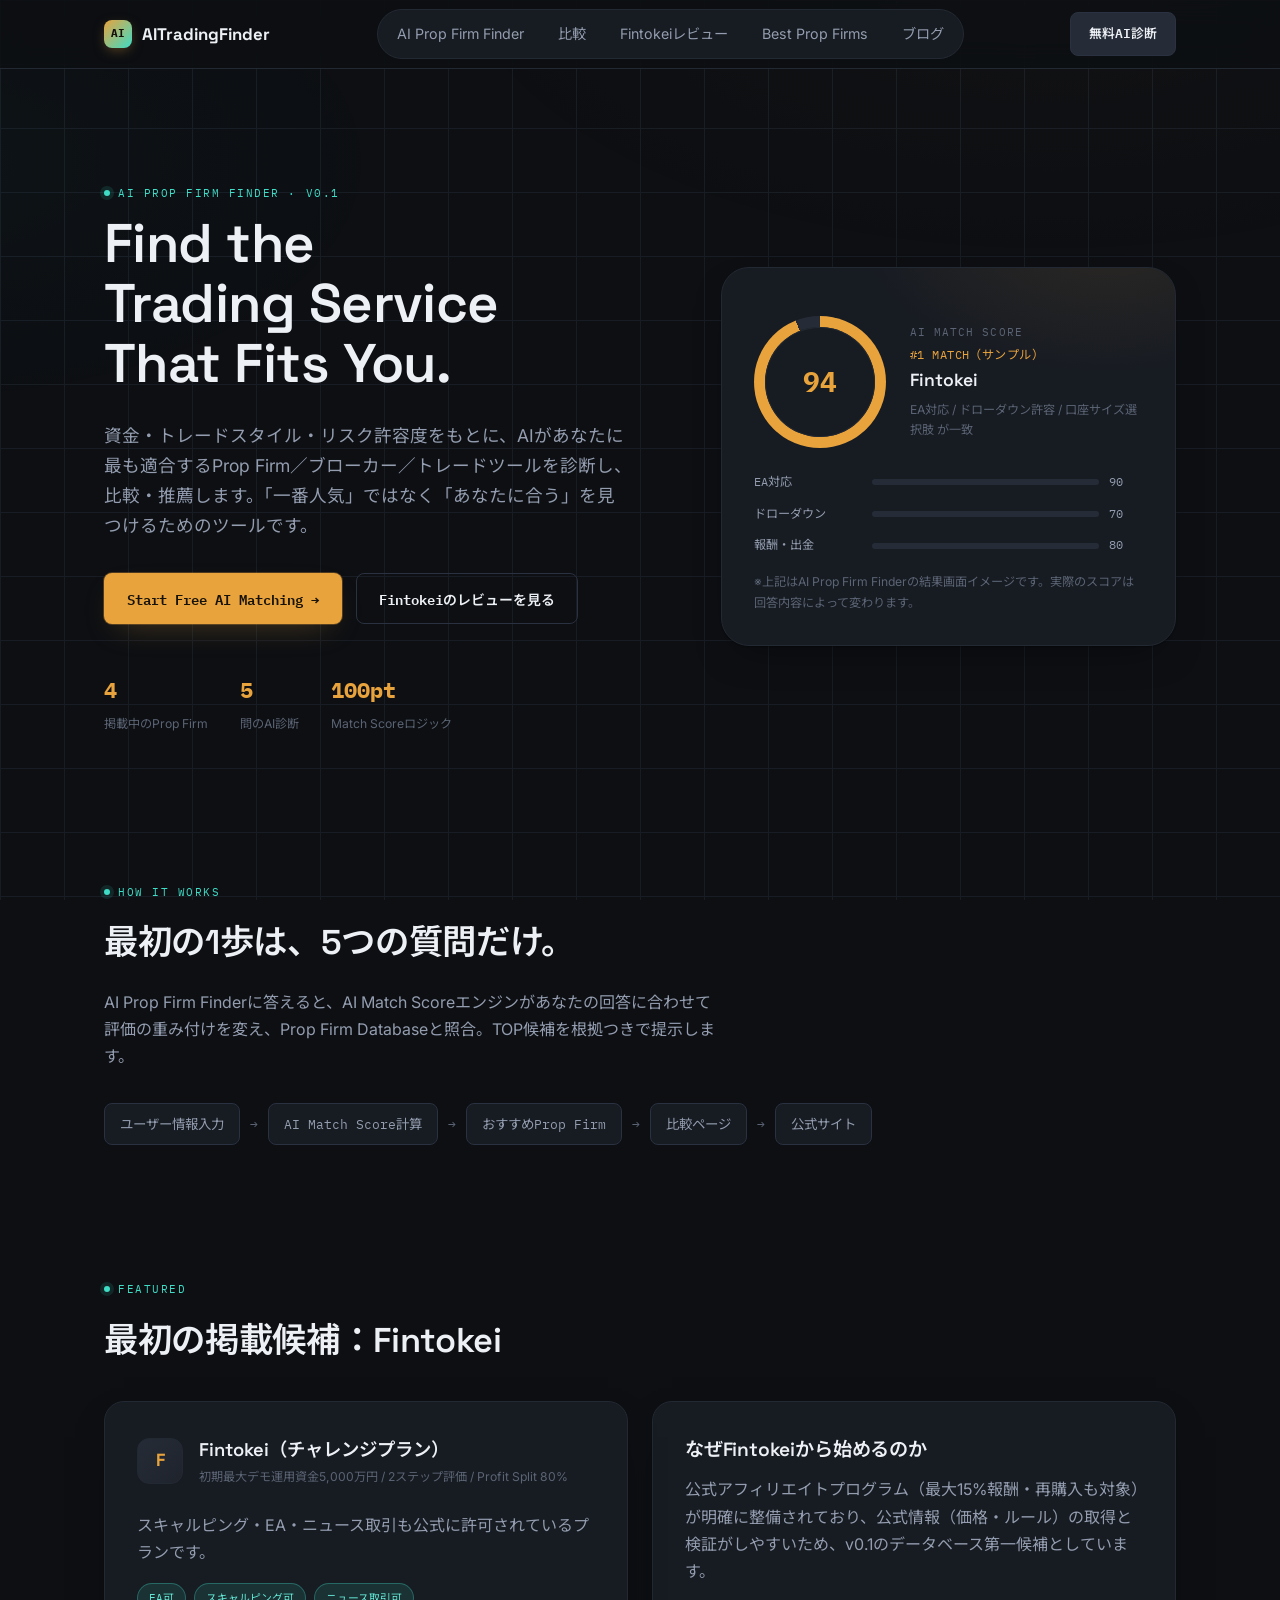
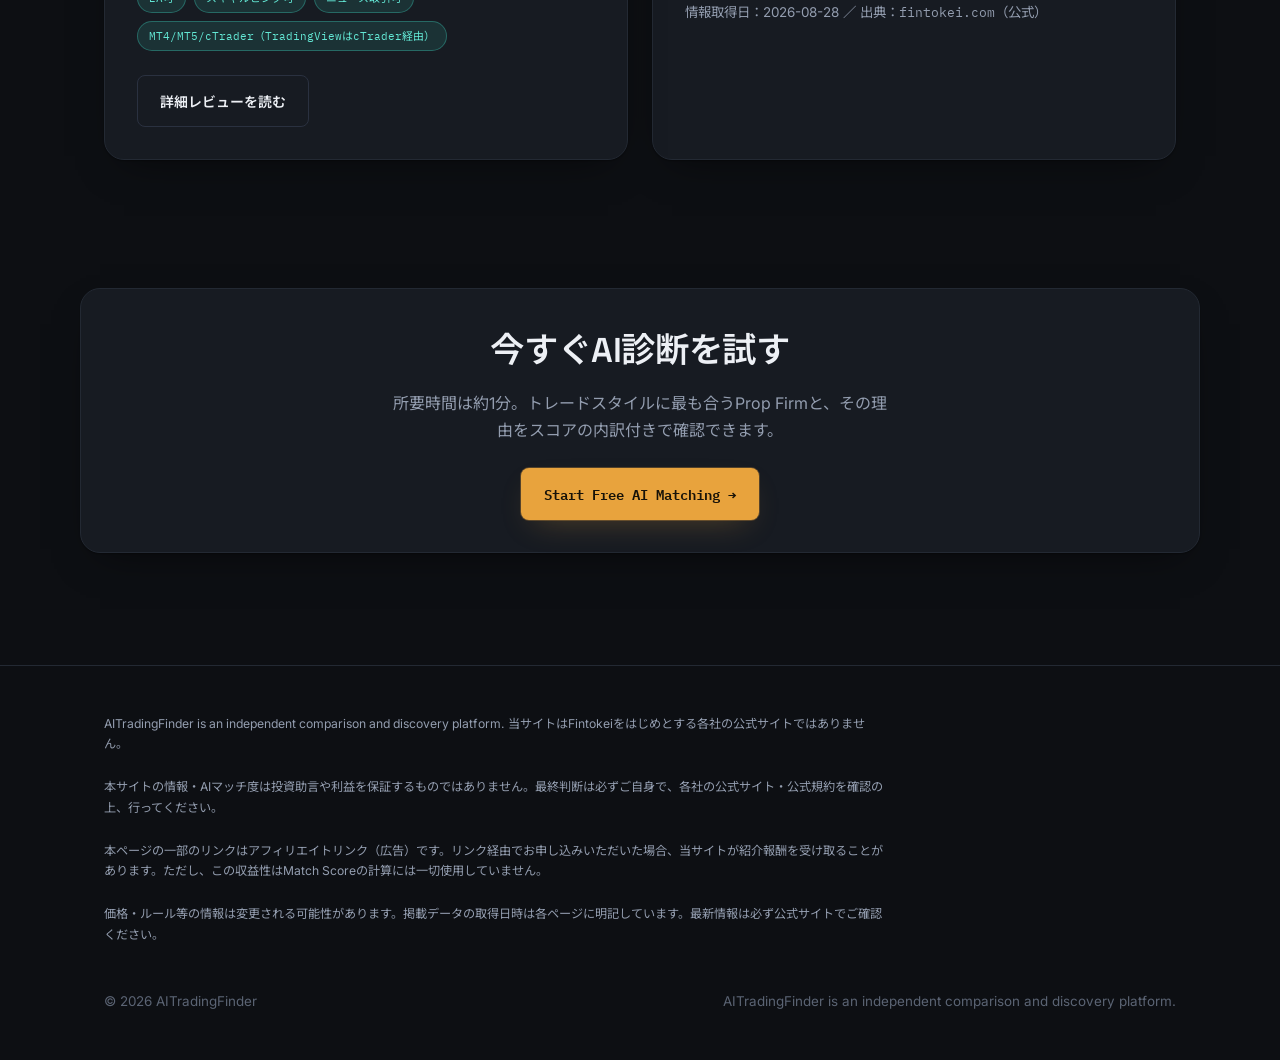
==== commit bd41eff2: "deploy: publish from hickytrade/aitradingfinder@2ec86a9bf0f002cbdafaa9bf5985d1bbd5f131ee (run 334019" ====
--- a/index.html
+++ b/index.html
@@ -54,7 +54,7 @@
         <a href="fintokei-review.html" class="btn btn-outline">Fintokeiのレビューを見る</a>
       </div>
       <div class="hero-stats">
-        <div><strong>1</strong><span>掲載中のProp Firm（v0.1）</span></div>
+        <div><strong>4</strong><span>掲載中のProp Firm</span></div>
         <div><strong>5</strong><span>問のAI診断</span></div>
         <div><strong class="mono">100pt</strong><span>Match Scoreロジック</span></div>
       </div>
--- a/assets/css/style.css
+++ b/assets/css/style.css
@@ -193,13 +193,14 @@
   padding: var(--space-6); box-shadow: var(--shadow-card);
   transition: border-color var(--dur) var(--ease), transform var(--dur) var(--ease);
 }
-.grid-2 { display: grid; grid-template-columns: 1fr 1fr; gap: var(--space-5); }
-.grid-3 { display: grid; grid-template-columns: repeat(3, 1fr); gap: var(--space-5); }
+.grid-2 { display: grid; grid-template-columns: minmax(0, 1fr) minmax(0, 1fr); gap: var(--space-5); }
+.grid-3 { display: grid; grid-template-columns: repeat(3, minmax(0, 1fr)); gap: var(--space-5); }
 
 .tag {
   display: inline-flex; align-items: center; gap: 5px;
   font-family: var(--font-mono); font-size: var(--text-2xs); padding: 5px 11px; border-radius: var(--radius-pill);
   border: 1px solid var(--border); color: var(--text-muted); background: var(--surface-2);
+  max-width: 100%; overflow-wrap: break-word; word-break: break-word;
 }
 .tag.ok { color: var(--teal-bright); border-color: rgba(63,220,198,.32); background: var(--teal-soft); }
 .tag.no { color: #F0847A; border-color: rgba(226,87,76,.32); background: var(--danger-soft); }
@@ -379,7 +380,7 @@
 @media (max-width: 860px) {
   .hero { padding: 92px 0 60px; }
   .hero .wrap { grid-template-columns: 1fr; }
-  .grid-2, .grid-3 { grid-template-columns: 1fr; }
+  .grid-2, .grid-3 { grid-template-columns: minmax(0, 1fr); }
   .nav-links { display: none; }
   .nav-toggle { display: inline-flex; }
   .nav-cta { display: none; }
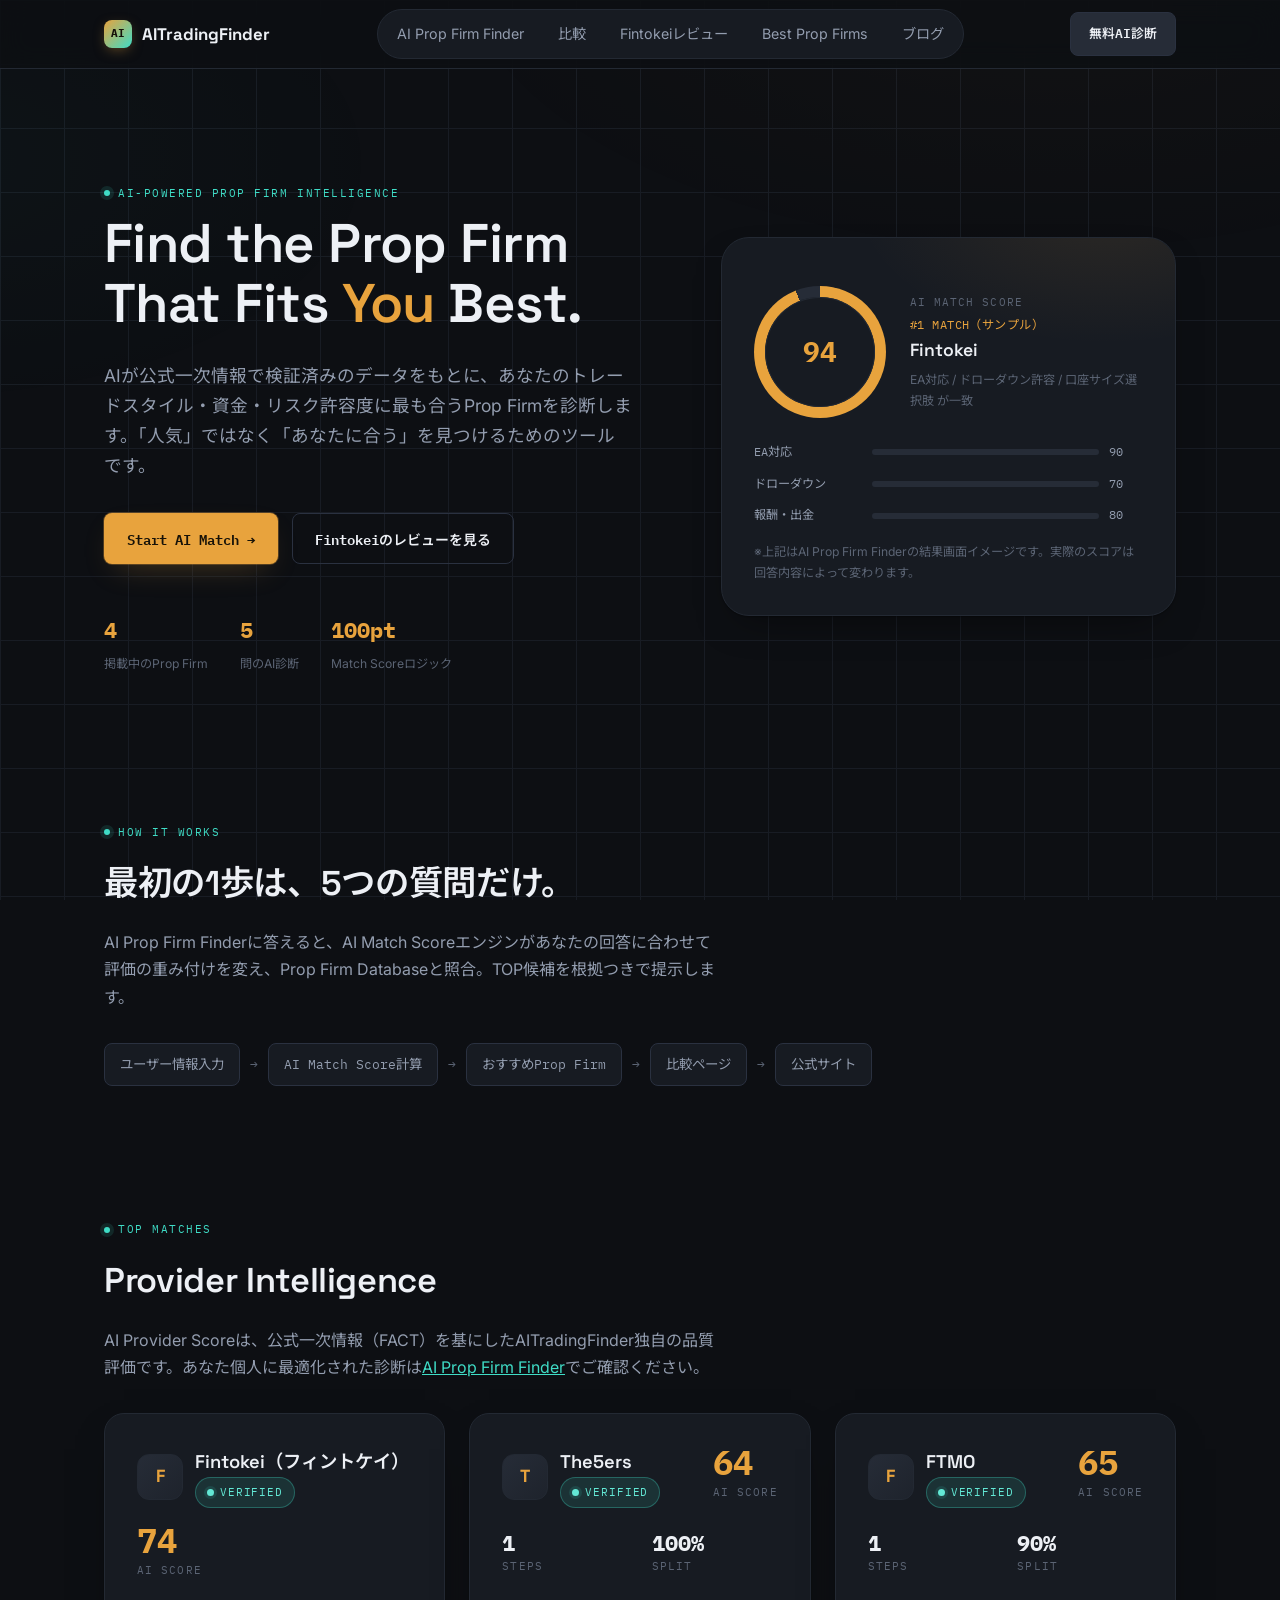
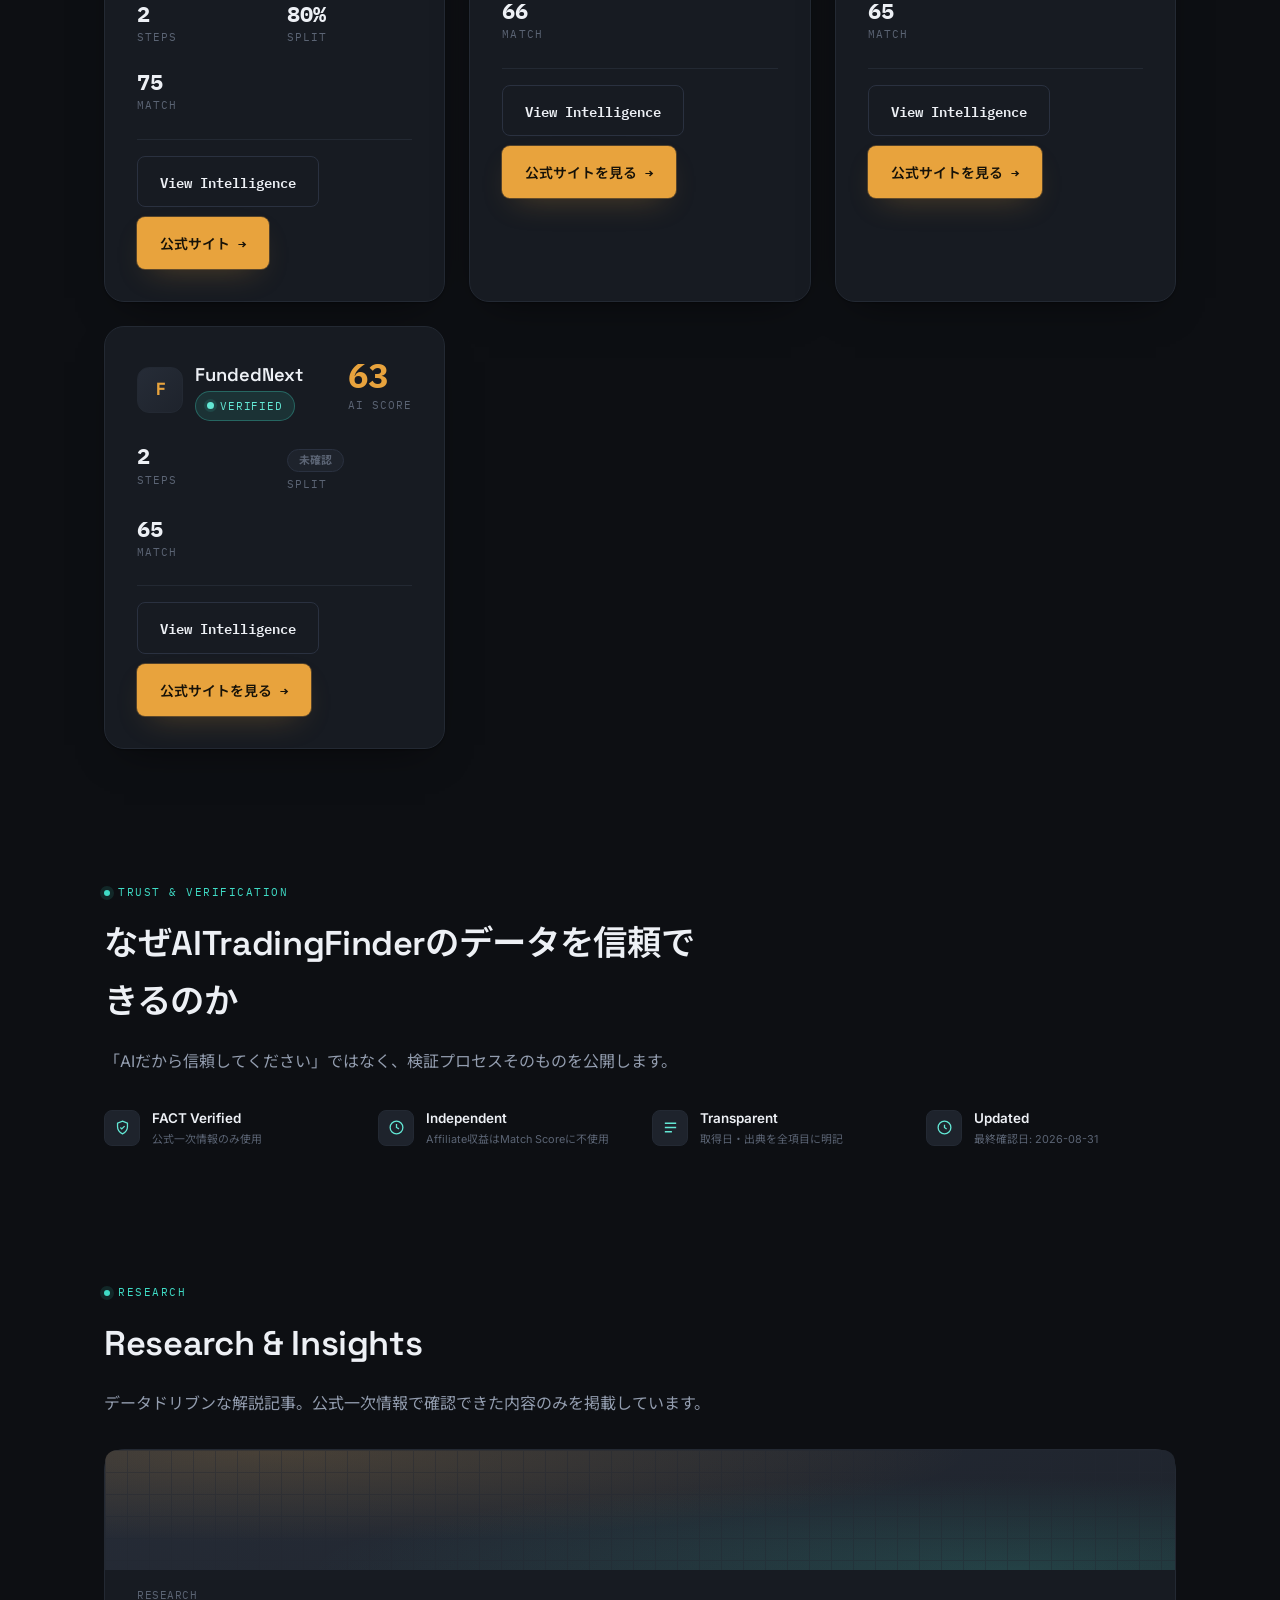
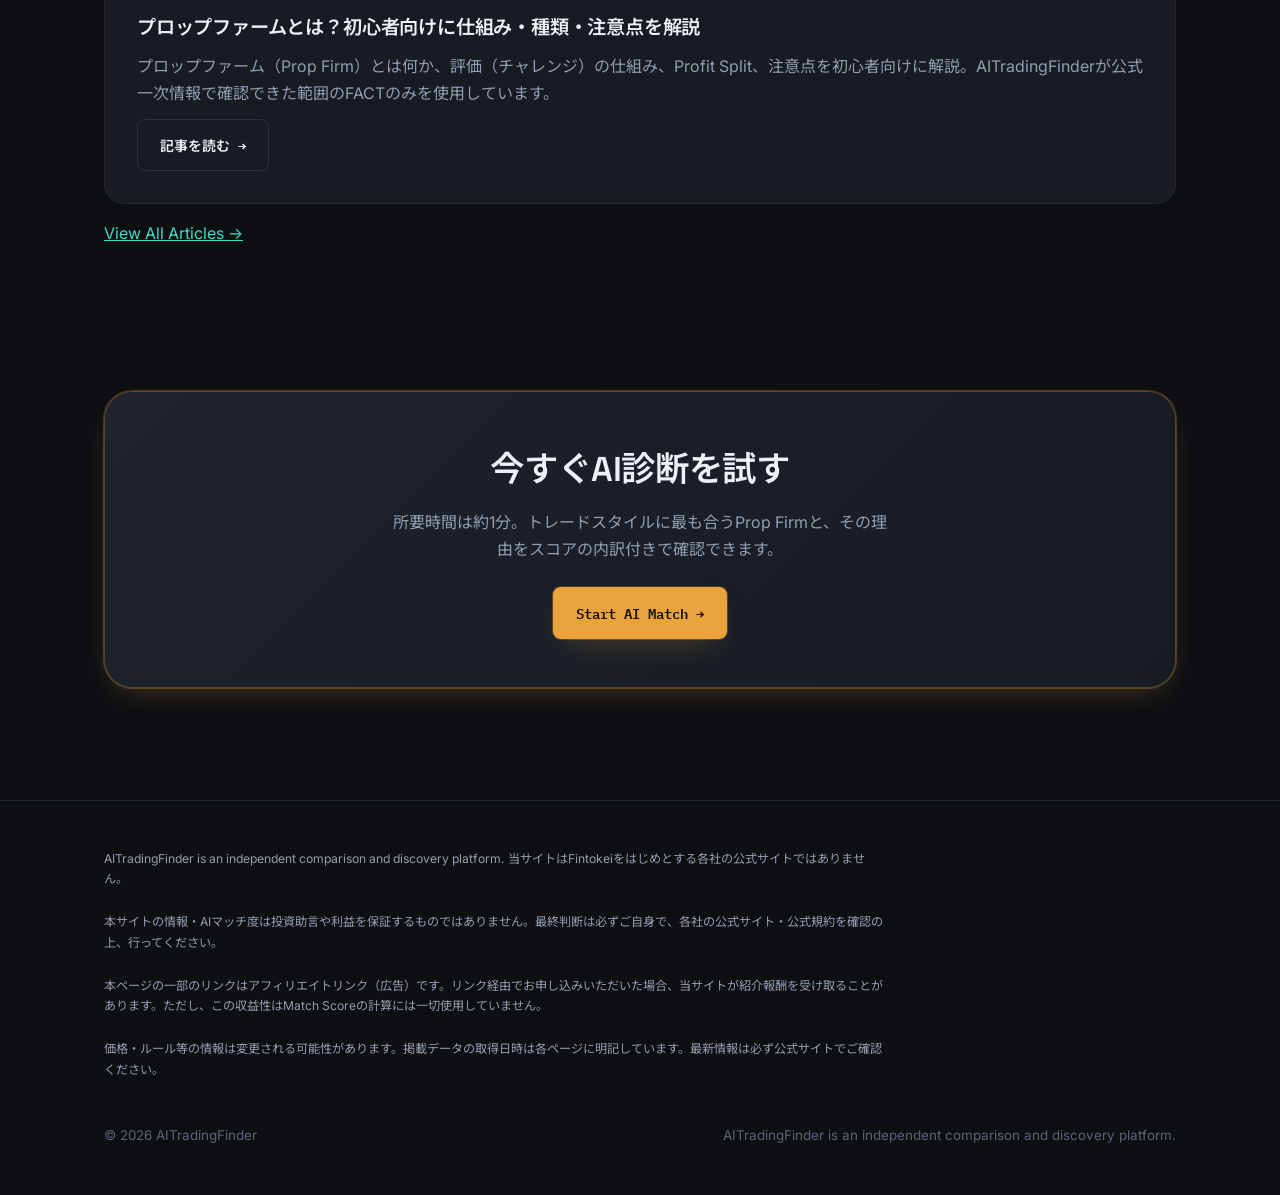
==== commit d6879c15: "deploy: publish from hickytrade/aitradingfinder@0203ba63f21daa63f22973dcde6f08ec4cda8a15 (run 334193" ====
--- a/index.html
+++ b/index.html
@@ -9,6 +9,22 @@
 <meta property="og:title" content="AITradingFinder | Find the Trading Service That Fits You">
 <meta property="og:description" content="AIがあなたのトレードスタイルを分析し、最適なProp Firmを比較・推薦します。">
 <meta property="og:type" content="website">
+<!-- Search Console ownership verification (STEP 24): placeholder only, NOT a
+     real token. Replace content="" with the real token from Google Search
+     Console when available — do not fabricate one. -->
+<meta name="google-site-verification" content="PLACEHOLDER_NOT_SET">
+<!-- GA4 (STEP 24): not yet connected — no Measurement ID has been issued.
+     When one is available, uncomment the two script tags below and replace
+     G-XXXXXXXXXX with the real Measurement ID. Until then, assets/js/analytics.js
+     safely no-ops against GA4 (see that file's header comment).
+<script async src="https://www.googletagmanager.com/gtag/js?id=G-XXXXXXXXXX"></script>
+<script>
+  window.dataLayer = window.dataLayer || [];
+  function gtag(){dataLayer.push(arguments);}
+  gtag('js', new Date());
+  gtag('config', 'G-XXXXXXXXXX');
+</script>
+-->
 <link rel="preconnect" href="https://fonts.googleapis.com">
 <link href="https://fonts.googleapis.com/css2?family=Space+Grotesk:wght@500;600;700&family=Inter:wght@400;500;600&family=IBM+Plex+Mono:wght@400;500;600&family=Noto+Sans+JP:wght@400;500;600;700&display=swap" rel="stylesheet">
 <link rel="stylesheet" href="assets/css/style.css">
@@ -23,7 +39,7 @@
 }
 </script>
 </head>
-<body>
+<body data-page="index">
 
 <nav class="nav">
   <div class="wrap">
@@ -46,14 +62,14 @@
 <header class="hero">
   <div class="wrap">
     <div class="hero-copy">
-      <div class="eyebrow">AI PROP FIRM FINDER · v0.1</div>
-      <h1>Find the Trading&nbsp;Service<br>That Fits&nbsp;You.</h1>
-      <p class="lead">資金・トレードスタイル・リスク許容度をもとに、AIがあなたに最も適合するProp&nbsp;Firm／ブローカー／トレードツールを診断し、比較・推薦します。「一番人気」ではなく「あなたに合う」を見つけるためのツールです。</p>
+      <div class="eyebrow">AI-POWERED PROP FIRM INTELLIGENCE</div>
+      <h1>Find the Prop Firm<br>That Fits <span style="color:var(--gold)">You</span> Best.</h1>
+      <p class="lead">AIが公式一次情報で検証済みのデータをもとに、あなたのトレードスタイル・資金・リスク許容度に最も合うProp Firmを診断します。「人気」ではなく「あなたに合う」を見つけるためのツールです。</p>
       <div class="hero-actions">
-        <a href="finder.html" class="btn btn-primary">Start Free AI Matching →</a>
-        <a href="fintokei-review.html" class="btn btn-outline">Fintokeiのレビューを見る</a>
-      </div>
-      <div class="hero-stats">
+        <a href="finder.html" class="btn btn-primary">Start AI Match →</a>
+        <a href="fintokei-review.html" class="btn btn-outline" data-track="review_click" data-firm-id="fintokei">Fintokeiのレビューを見る</a>
+      </div>
+      <div class="hero-stats" id="heroStats">
         <div><strong>4</strong><span>掲載中のProp Firm</span></div>
         <div><strong>5</strong><span>問のAI診断</span></div>
         <div><strong class="mono">100pt</strong><span>Match Scoreロジック</span></div>
@@ -100,43 +116,76 @@
 <section>
   <div class="wrap">
     <div class="section-head">
-      <div class="eyebrow">FEATURED</div>
-      <h2>最初の掲載候補：Fintokei</h2>
-    </div>
-    <div class="grid-2">
-      <div class="prop-card">
-        <div class="prop-card-head">
-          <div class="prop-logo">F</div>
-          <div>
-            <div class="prop-card-name">Fintokei（チャレンジプラン）</div>
-            <div class="prop-card-sub">初期最大デモ運用資金5,000万円 / 2ステップ評価 / Profit Split 80%</div>
-          </div>
-        </div>
-        <p>スキャルピング・EA・ニュース取引も公式に許可されているプランです。</p>
-        <div class="prop-card-tags">
-          <span class="tag ok">EA可</span>
-          <span class="tag ok">スキャルピング可</span>
-          <span class="tag ok">ニュース取引可</span>
-          <span class="tag ok">MT4/MT5/cTrader（TradingViewはcTrader経由）</span>
-        </div>
-        <div class="prop-card-cta">
-          <a href="fintokei-review.html" class="btn btn-outline">詳細レビューを読む</a>
-        </div>
-      </div>
-      <div class="card">
-        <h3>なぜFintokeiから始めるのか</h3>
-        <p>公式アフィリエイトプログラム（最大15%報酬・再購入も対象）が明確に整備されており、公式情報（価格・ルール）の取得と検証がしやすいため、v0.1のデータベース第一候補としています。</p>
-        <p style="font-size:var(--text-sm);">情報取得日：2026-08-28 ／ 出典：<span class="mono">fintokei.com（公式）</span></p>
-      </div>
-    </div>
-  </div>
-</section>
-
-<section>
-  <div class="wrap card" style="text-align:center;">
-    <h2 style="margin-bottom:10px;">今すぐAI診断を試す</h2>
-    <p style="max-width:50ch;margin:0 auto 24px;">所要時間は約1分。トレードスタイルに最も合うProp Firmと、その理由をスコアの内訳付きで確認できます。</p>
-    <a href="finder.html" class="btn btn-primary">Start Free AI Matching →</a>
+      <div class="eyebrow">TOP MATCHES</div>
+      <h2>Provider Intelligence</h2>
+      <p>AI Provider Scoreは、公式一次情報（FACT）を基にしたAITradingFinder独自の品質評価です。あなた個人に最適化された診断は<a href="finder.html" style="color:var(--teal)">AI Prop Firm Finder</a>でご確認ください。</p>
+    </div>
+    <div id="topMatches" class="grid-3"></div>
+  </div>
+</section>
+
+<section>
+  <div class="wrap">
+    <div class="section-head">
+      <div class="eyebrow">TRUST &amp; VERIFICATION</div>
+      <h2>なぜAITradingFinderのデータを信頼できるのか</h2>
+      <p>「AIだから信頼してください」ではなく、検証プロセスそのものを公開します。</p>
+    </div>
+    <div class="grid-2" style="grid-template-columns:repeat(auto-fit,minmax(220px,1fr));">
+      <div class="trust-badge">
+        <div class="trust-badge-icon"><svg viewBox="0 0 24 24" fill="none" stroke="currentColor" stroke-width="1.8"><path d="M12 3l7 3v5c0 4.8-3 8-7 10-4-2-7-5.2-7-10V6z"/><path d="M9 12l2 2 4-4"/></svg></div>
+        <div>
+          <div class="trust-badge-title">FACT Verified</div>
+          <div class="trust-badge-sub">公式一次情報のみ使用</div>
+        </div>
+      </div>
+      <div class="trust-badge">
+        <div class="trust-badge-icon"><svg viewBox="0 0 24 24" fill="none" stroke="currentColor" stroke-width="1.8"><circle cx="12" cy="12" r="9"/><path d="M12 7v5l3.5 2"/></svg></div>
+        <div>
+          <div class="trust-badge-title">Independent</div>
+          <div class="trust-badge-sub">Affiliate収益はMatch Scoreに不使用</div>
+        </div>
+      </div>
+      <div class="trust-badge">
+        <div class="trust-badge-icon"><svg viewBox="0 0 24 24" fill="none" stroke="currentColor" stroke-width="1.8"><path d="M4 6h16M4 12h16M4 18h10"/></svg></div>
+        <div>
+          <div class="trust-badge-title">Transparent</div>
+          <div class="trust-badge-sub">取得日・出典を全項目に明記</div>
+        </div>
+      </div>
+      <div class="trust-badge">
+        <div class="trust-badge-icon"><svg viewBox="0 0 24 24" fill="none" stroke="currentColor" stroke-width="1.8"><path d="M12 8v4l3 2"/><circle cx="12" cy="12" r="9"/></svg></div>
+        <div>
+          <div class="trust-badge-title">Updated</div>
+          <div class="trust-badge-sub" id="lastVerifiedText">最終確認日を読み込み中…</div>
+        </div>
+      </div>
+    </div>
+  </div>
+</section>
+
+<section>
+  <div class="wrap">
+    <div class="section-head">
+      <div class="eyebrow">RESEARCH</div>
+      <h2>Research &amp; Insights</h2>
+      <p>データドリブンな解説記事。公式一次情報で確認できた内容のみを掲載しています。</p>
+    </div>
+    <div id="researchList"></div>
+    <div id="researchEmpty" class="empty-state" style="display:none;">
+      <p style="margin:0;">現在、公開済みの記事はありません。</p>
+    </div>
+    <p style="margin-top:var(--space-4);"><a href="blog.html" style="color:var(--teal)">View All Articles →</a></p>
+  </div>
+</section>
+
+<section>
+  <div class="wrap">
+    <div class="cta-banner">
+      <h2 style="margin-bottom:10px;">今すぐAI診断を試す</h2>
+      <p style="max-width:50ch;margin:0 auto 24px;">所要時間は約1分。トレードスタイルに最も合うProp Firmと、その理由をスコアの内訳付きで確認できます。</p>
+      <a href="finder.html" class="btn btn-primary">Start AI Match →</a>
+    </div>
   </div>
 </section>
 
@@ -151,12 +200,95 @@
 </footer>
 
 <script src="assets/data/propfirms.js"></script>
+<script src="assets/data/articles.js"></script>
+<script src="assets/js/matchscore.js"></script>
+<script src="assets/js/ui.js"></script>
+<script src="assets/js/analytics.js"></script>
 <script>
-  document.getElementById('disclaimers').innerHTML = Object.values(SITE_DISCLAIMERS).map(t => `<p>${t}</p>`).join('');
-</script>
-<script src="assets/js/ui.js"></script>
-<script>
-  document.addEventListener('DOMContentLoaded', function () { AITF_UI.animateGauges(); });
+document.getElementById('disclaimers').innerHTML = Object.values(SITE_DISCLAIMERS).map(t => `<p>${t}</p>`).join('');
+
+// ---------- Top Matches: reuses the exact standard-profile pattern
+// already used by best-prop-firms.html (matchFirms with a neutral
+// answers object). matchscore.js itself is not modified — this is
+// simply a second call site for an existing function. ----------
+const standardAnswers = { instrument: 'multiple', accountSize: 10000000, style: 'manual', priority: null, risk: 'balanced' };
+const rankedHome = matchFirms(standardAnswers, PROP_FIRMS);
+
+function homeOfficialCta(firm) {
+  const approved = firm.affiliate_link && firm.affiliate_link.status === 'APPROVED';
+  if (approved) {
+    return `<a href="${firm.affiliate_link.display_url}" target="_blank" rel="nofollow sponsored noopener" data-firm-id="${firm.id}" class="btn btn-primary">公式サイト →</a>`;
+  }
+  const url = firm.fact.basic.official_url;
+  return url ? `<a href="${url}" target="_blank" rel="nofollow noopener" data-firm-id="${firm.id}" class="btn btn-primary">公式サイトを見る →</a>` : '';
+}
+function homeIntelLink(firm) {
+  return firm.id === 'fintokei'
+    ? `<a href="fintokei-review.html" class="btn btn-outline" data-track="review_click" data-firm-id="${firm.id}">View Intelligence</a>`
+    : `<a href="comparison.html" class="btn btn-outline">View Intelligence</a>`;
+}
+function fmtOrDash(v, suffix) {
+  return (v === null || v === undefined) ? '<span class="tag unknown">未確認</span>' : `${v}${suffix || ''}`;
+}
+
+document.getElementById('topMatches').innerHTML = rankedHome.map(r => {
+  const f = r.firm;
+  const steps = f.fact.plans && f.fact.plans[0] ? f.fact.plans[0].evaluation_steps : null;
+  const split = f.fact.plans && f.fact.plans[0] ? (f.fact.plans[0].profit_split_pct ?? f.fact.plans[0].profit_split_max_pct) : null;
+  return `
+    <div class="intel-card">
+      <div class="intel-card-header">
+        <div class="intel-card-title">
+          <div class="prop-logo">${f.fact.basic.brand_name.charAt(0)}</div>
+          <div>
+            <div class="prop-card-name">${f.fact.basic.brand_name}</div>
+            <span class="status-pill verified"><span class="status-dot verified"></span>Verified</span>
+          </div>
+        </div>
+        <div class="metric">
+          <div class="metric-value accent-gold">${f.provider_score.overall_provider_score}</div>
+          <div class="metric-label">AI Score</div>
+        </div>
+      </div>
+      <div class="intel-card-metrics">
+        <div class="metric"><div class="metric-value sm">${fmtOrDash(steps)}</div><div class="metric-label">Steps</div></div>
+        <div class="metric"><div class="metric-value sm">${fmtOrDash(split, '%')}</div><div class="metric-label">Split</div></div>
+        <div class="metric"><div class="metric-value sm">${r.score}</div><div class="metric-label">Match</div></div>
+      </div>
+      <div class="intel-card-cta">
+        ${homeIntelLink(f)}
+        ${homeOfficialCta(f)}
+      </div>
+    </div>`;
+}).join('');
+
+// ---------- Trust: "Updated" uses the real, most recent
+// provider_score.last_verified_date across all firms — never a fabricated date. ----------
+const latestVerified = PROP_FIRMS.map(f => f.provider_score.last_verified_date).filter(Boolean).sort().pop();
+document.getElementById('lastVerifiedText').textContent = latestVerified ? `最終確認日: ${latestVerified}` : '未確認';
+
+// ---------- Research: only ever renders articles whose status is
+// "published" in assets/data/articles.js — same gate blog.html uses.
+// This script never sets that status. ----------
+const publishedHome = (typeof BLOG_ARTICLES !== 'undefined' ? BLOG_ARTICLES : []).filter(a => a.status === 'published');
+const researchListEl = document.getElementById('researchList');
+const researchEmptyEl = document.getElementById('researchEmpty');
+if (publishedHome.length === 0) {
+  researchEmptyEl.style.display = 'block';
+  researchListEl.innerHTML = '';
+} else {
+  researchEmptyEl.style.display = 'none';
+  researchListEl.innerHTML = publishedHome.slice(0, 3).map(a => `
+    <div class="article-card">
+      <div class="research-card-visual" style="margin:calc(var(--space-6) * -1) calc(var(--space-6) * -1) var(--space-4);"></div>
+      <div class="article-meta">RESEARCH</div>
+      <h3 style="margin-bottom:8px;"><a href="${a.url}" style="color:inherit;text-decoration:none;">${a.title}</a></h3>
+      <p style="margin-bottom:12px;">${a.excerpt}</p>
+      <a href="${a.url}" class="btn btn-outline">記事を読む →</a>
+    </div>`).join('');
+}
+
+AITF_UI.animateGauges();
 </script>
 <script src="assets/js/nav.js"></script>
 </body>
--- a/assets/css/style.css
+++ b/assets/css/style.css
@@ -396,3 +396,262 @@
   .gauge { width: 108px; height: 108px; }
   .gauge .gauge-num { font-size: 1.4rem; }
 }
+
+/* ==========================================================
+   Phase 2 — Design System Extension
+   Premium AI x FinTech x Quant SaaS direction. ADDITIVE ONLY:
+   nothing above this line is modified, renamed, or removed.
+   These primitives are not yet referenced by any page's HTML —
+   Phase 3+ applies them. Adding this section changes no existing
+   selector's behavior, so it cannot affect FACT rendering, Match
+   Score, Business Score, Affiliate CTAs, Analytics, or SEO.
+   ========================================================== */
+:root {
+  /* Controlled electric-blue accent — used sparingly for
+     "intelligence"/data highlights only. Distinct from --gold
+     (brand/primary CTA) and --teal (verified/secondary signal). */
+  --blue: #4F8CFF;
+  --blue-bright: #7AAAFF;
+  --blue-soft: rgba(79, 140, 255, .12);
+
+  /* Status semantics (Verified/Warning/Error/Pending). These alias
+     onto the existing hues rather than introducing new raw colors,
+     so each color still has exactly one source of truth. */
+  --status-verified: var(--teal-bright);
+  --status-verified-soft: var(--teal-soft);
+  --status-warning: var(--gold);
+  --status-warning-soft: var(--gold-soft);
+  --status-error: var(--danger);
+  --status-error-soft: var(--danger-soft);
+  --status-pending: var(--text-faint);
+  --status-pending-soft: rgba(91, 100, 116, .14);
+
+  /* Larger type scale for dashboard-style numerals (Financial Metric). */
+  --text-xl: 1.4rem;
+  --text-2xl: 2.1rem;
+  --text-3xl: 2.75rem;
+}
+
+/* ---------- Financial Metric (e.g. "92 / MATCH", "$100,000 / ACCOUNT SIZE") ---------- */
+.metric { display: flex; flex-direction: column; gap: 3px; }
+.metric-value {
+  font-family: var(--font-mono); font-weight: 700; line-height: 1;
+  font-size: var(--text-2xl); color: var(--text);
+}
+.metric-value.lg { font-size: var(--text-3xl); }
+.metric-value.sm { font-size: var(--text-xl); }
+.metric-value.accent-gold { color: var(--gold); }
+.metric-value.accent-teal { color: var(--teal-bright); }
+.metric-value.accent-blue { color: var(--blue-bright); }
+.metric-label {
+  font-family: var(--font-mono); font-size: var(--text-2xs);
+  letter-spacing: .1em; text-transform: uppercase; color: var(--text-faint);
+}
+.metric-row { display: flex; gap: var(--space-6); flex-wrap: wrap; }
+.metric-grid { display: grid; grid-template-columns: repeat(auto-fit, minmax(120px, 1fr)); gap: var(--space-5); }
+
+/* ---------- Status Indicator ---------- */
+.status-dot { display: inline-block; width: 7px; height: 7px; border-radius: 50%; flex-shrink: 0; }
+.status-dot.verified { background: var(--status-verified); box-shadow: 0 0 0 3px var(--status-verified-soft); }
+.status-dot.warning { background: var(--status-warning); box-shadow: 0 0 0 3px var(--status-warning-soft); }
+.status-dot.error { background: var(--status-error); box-shadow: 0 0 0 3px var(--status-error-soft); }
+.status-dot.pending { background: var(--status-pending); box-shadow: 0 0 0 3px var(--status-pending-soft); }
+
+.status-pill {
+  display: inline-flex; align-items: center; gap: 6px;
+  font-family: var(--font-mono); font-size: var(--text-2xs); text-transform: uppercase; letter-spacing: .08em;
+  padding: 5px 11px; border-radius: var(--radius-pill); border: 1px solid transparent;
+}
+.status-pill.verified { color: var(--status-verified); background: var(--status-verified-soft); border-color: rgba(63,220,198,.3); }
+.status-pill.warning { color: var(--gold-bright); background: var(--status-warning-soft); border-color: rgba(232,163,61,.3); }
+.status-pill.error { color: #F0847A; background: var(--status-error-soft); border-color: rgba(226,87,76,.3); }
+.status-pill.pending { color: var(--status-pending); background: var(--status-pending-soft); border-color: var(--border); }
+
+/* ---------- Verification Badge / Block ---------- */
+.verify-badge {
+  display: inline-flex; align-items: center; gap: 6px;
+  font-family: var(--font-mono); font-size: var(--text-2xs); text-transform: uppercase; letter-spacing: .08em;
+  padding: 5px 10px; border-radius: var(--radius-pill);
+  border: 1px solid rgba(63,220,198,.32); background: var(--teal-soft); color: var(--teal-bright);
+}
+.verify-block {
+  display: grid; gap: 8px; font-family: var(--font-mono); font-size: var(--text-xs);
+  border-top: 1px solid var(--border-soft); padding-top: var(--space-4); margin-top: var(--space-4);
+}
+.verify-row { display: flex; justify-content: space-between; gap: var(--space-4); color: var(--text-muted); }
+.verify-row .verify-label { color: var(--text-faint); text-transform: uppercase; letter-spacing: .06em; font-size: var(--text-2xs); }
+.verify-row .verify-value { color: var(--text-muted); text-align: right; word-break: break-word; }
+
+/* ---------- Intelligence Card (provider / score / metrics / status /
+   verification / CTA — CTA visually separated from the intelligence
+   content via its own bordered footer, never merged into it) ---------- */
+.intel-card {
+  background: var(--surface); border: 1px solid var(--border-soft); border-radius: var(--radius-lg);
+  padding: var(--space-6); box-shadow: var(--shadow-card);
+  display: flex; flex-direction: column; gap: var(--space-5);
+}
+.intel-card-header { display: flex; align-items: flex-start; justify-content: space-between; gap: var(--space-4); flex-wrap: wrap; }
+.intel-card-title { display: flex; align-items: center; gap: var(--space-3); }
+.intel-card-metrics { display: grid; grid-template-columns: repeat(auto-fit, minmax(100px, 1fr)); gap: var(--space-5); }
+.intel-card-status { display: flex; gap: 8px; flex-wrap: wrap; }
+.intel-card-cta {
+  display: flex; gap: 10px; flex-wrap: wrap;
+  border-top: 1px solid var(--border-soft); padding-top: var(--space-4);
+}
+
+/* ---------- Data row / Insight block (dashboard primitives) ---------- */
+.data-row {
+  display: flex; justify-content: space-between; gap: var(--space-4);
+  padding: 10px 0; border-bottom: 1px solid var(--border-soft); font-size: var(--text-sm);
+}
+.data-row:last-child { border-bottom: none; }
+.data-row .data-label { color: var(--text-faint); }
+.data-row .data-value { color: var(--text); font-family: var(--font-mono); text-align: right; }
+
+.insight-block {
+  background: var(--surface-2); border-left: 2px solid var(--blue);
+  border-radius: 0 var(--radius-sm) var(--radius-sm) 0;
+  padding: var(--space-4) var(--space-5);
+}
+.insight-block .insight-title {
+  font-family: var(--font-mono); font-size: var(--text-2xs); text-transform: uppercase; letter-spacing: .1em;
+  color: var(--blue-bright); margin-bottom: 6px;
+}
+
+/* ---------- Existing gauge-bar: new optional blue modifier only
+   (default .gauge-bar-fill teal->gold gradient is untouched) ---------- */
+.gauge-bar-fill.blue { background: linear-gradient(90deg, var(--blue), var(--teal)); }
+
+@media (max-width: 600px) {
+  .metric-value.lg { font-size: var(--text-2xl); }
+  .intel-card-metrics { grid-template-columns: repeat(auto-fit, minmax(84px, 1fr)); }
+}
+
+/* ==========================================================
+   Phase 2b — Design System Extension (Visual Reference pass)
+   Additional primitives informed by the approved reference image,
+   still ADDITIVE ONLY and not yet applied to any page. Palette
+   stays on the already-approved direction (gold = primary accent /
+   CTA, teal = verification / secondary signal, blue = sparing third
+   accent) rather than the image's blue/purple-dominant look — see
+   chat confirmation. No "Business Score" card primitive is added:
+   Business Score must never be a user-facing element (businessscore.js
+   is intentionally never loaded by any end-user page).
+   ========================================================== */
+
+/* ---------- Numbered step wizard (e.g. Finder: Trading Style ->
+   Risk Profile -> Preferences -> Results) — alternative to the
+   existing .quiz-progress segmented bar, for a future step-by-step
+   header treatment. Does not replace .quiz-progress. ---------- */
+.step-track { display: flex; align-items: center; gap: 0; }
+.step-item { display: flex; align-items: center; gap: 8px; }
+.step-dot {
+  width: 22px; height: 22px; border-radius: 50%; flex-shrink: 0;
+  display: flex; align-items: center; justify-content: center;
+  font-family: var(--font-mono); font-size: var(--text-2xs); font-weight: 700;
+  background: var(--surface-2); border: 1px solid var(--border); color: var(--text-faint);
+  transition: background var(--dur) var(--ease), border-color var(--dur) var(--ease), color var(--dur) var(--ease);
+}
+.step-item.done .step-dot { background: var(--teal-soft); border-color: rgba(63,220,198,.4); color: var(--teal-bright); }
+.step-item.active .step-dot { background: var(--gold); border-color: var(--gold); color: #171208; }
+.step-label { font-family: var(--font-mono); font-size: var(--text-xs); color: var(--text-faint); }
+.step-item.active .step-label { color: var(--text); }
+.step-item.done .step-label { color: var(--text-muted); }
+.step-connector { width: 28px; height: 1px; background: var(--border); margin: 0 6px; flex-shrink: 0; }
+.step-item.done + .step-connector { background: rgba(63,220,198,.4); }
+
+/* ---------- Metric Card: bordered container for a single Financial
+   Metric plus an optional qualitative caption (e.g. "92 /100" +
+   "Excellent Match"). The qualifier text itself must always be
+   derived from real score thresholds where used, never invented. ---------- */
+.metric-card {
+  background: var(--surface-2); border: 1px solid var(--border-soft); border-radius: var(--radius-md);
+  padding: var(--space-5);
+}
+.metric-qualifier { font-size: var(--text-xs); color: var(--text-faint); margin-top: 4px; }
+.metric-qualifier.positive { color: var(--teal-bright); }
+
+/* ---------- Trust badge row (icon + title + subtitle), e.g.
+   "FACT Verified / Official sources only" ---------- */
+.trust-badge { display: flex; align-items: center; gap: 12px; }
+.trust-badge-icon {
+  width: 36px; height: 36px; border-radius: var(--radius-sm); flex-shrink: 0;
+  background: var(--surface-2); border: 1px solid var(--border-soft);
+  display: flex; align-items: center; justify-content: center; color: var(--teal-bright);
+}
+.trust-badge-icon svg { width: 17px; height: 17px; }
+.trust-badge-title { font-size: var(--text-sm); font-weight: 600; color: var(--text); }
+.trust-badge-sub { font-size: var(--text-2xs); color: var(--text-faint); }
+
+/* ---------- Small circular verified-checkmark icon (compare tables) ---------- */
+.check-badge {
+  display: inline-flex; align-items: center; justify-content: center;
+  width: 20px; height: 20px; border-radius: 50%; flex-shrink: 0;
+  background: var(--status-verified-soft); color: var(--status-verified);
+}
+.check-badge svg { width: 11px; height: 11px; }
+
+/* ---------- Comparison table: optional "pinned"/emphasized column
+   modifier (adds to existing table/th/td rules, replaces nothing) ---------- */
+.table-pin-col { background: var(--surface-2); box-shadow: inset 1px 0 0 var(--border), inset -1px 0 0 var(--border); }
+th.table-pin-col { border-top: 2px solid var(--gold); }
+
+/* ---------- Research card decorative header: CSS-only abstract
+   gradient block (no stock imagery / fabricated photos — built
+   entirely from existing tokens) for use above an article-card. ---------- */
+.research-card-visual {
+  height: 120px; border-radius: var(--radius-md) var(--radius-md) 0 0;
+  background:
+    radial-gradient(120% 140% at 15% 0%, rgba(232,163,61,.18), transparent 55%),
+    radial-gradient(120% 140% at 85% 100%, rgba(63,220,198,.16), transparent 55%),
+    linear-gradient(160deg, var(--surface-3), var(--surface-2));
+  position: relative; overflow: hidden;
+}
+.research-card-visual::after {
+  content: ""; position: absolute; inset: 0;
+  background-image: linear-gradient(var(--border-soft) 1px, transparent 1px), linear-gradient(90deg, var(--border-soft) 1px, transparent 1px);
+  background-size: 22px 22px; opacity: .4;
+}
+
+/* ---------- CTA banner: stronger-emphasis card variant for
+   section-ending calls to action (gold-accented, per approved
+   palette — not the reference image's blue/purple). ---------- */
+.cta-banner {
+  background: linear-gradient(135deg, var(--surface-2), var(--surface));
+  border: 1px solid rgba(232,163,61,.3); border-radius: var(--radius-xl);
+  padding: var(--space-7) var(--space-6); text-align: center; box-shadow: var(--shadow-gold);
+}
+
+@media (max-width: 600px) {
+  .step-connector { width: 16px; }
+  .step-label { display: none; }
+  .step-item.active .step-label { display: inline; }
+}
+
+/* ==========================================================
+   Phase 4 — AI Finder Premium UX
+   HTML/CSS/presentation only. answers structure, computeWeights(),
+   scoreFirm(), matchFirms(), BASE_WEIGHTS, and Affiliate CTA logic
+   are untouched (assets/js/matchscore.js is not modified at all).
+   ========================================================== */
+.quiz-shell { max-width: 720px; }
+.quiz-step-header { margin-bottom: var(--space-7); }
+
+/* Decision Card: slightly more presence than the Step 21 baseline
+   .option (larger padding, a resting inner highlight, elevated
+   hover/selected states) — same class, same JS hooks, visual only. */
+.option { padding: 19px 20px; box-shadow: 0 1px 0 rgba(255,255,255,.02) inset; }
+.option:hover { box-shadow: var(--shadow-card); }
+.option.selected { box-shadow: 0 0 0 1px rgba(232,163,61,.22), var(--shadow-card); }
+
+/* Results: summary row above the ranked list (uses .metric primitives) */
+.result-summary { display: flex; align-items: flex-end; gap: var(--space-6); flex-wrap: wrap; margin-bottom: var(--space-6); }
+
+/* Result card: verification row + insight block spacing */
+.result-card-verify { display: flex; align-items: center; justify-content: space-between; gap: var(--space-3); flex-wrap: wrap; margin: var(--space-4) 0; }
+.result-card .insight-block { margin-bottom: var(--space-4); }
+.result-card .prop-card-cta { padding-top: var(--space-4); border-top: 1px solid var(--border-soft); }
+
+@media (max-width: 600px) {
+  .result-summary { gap: var(--space-4); align-items: flex-start; }
+}
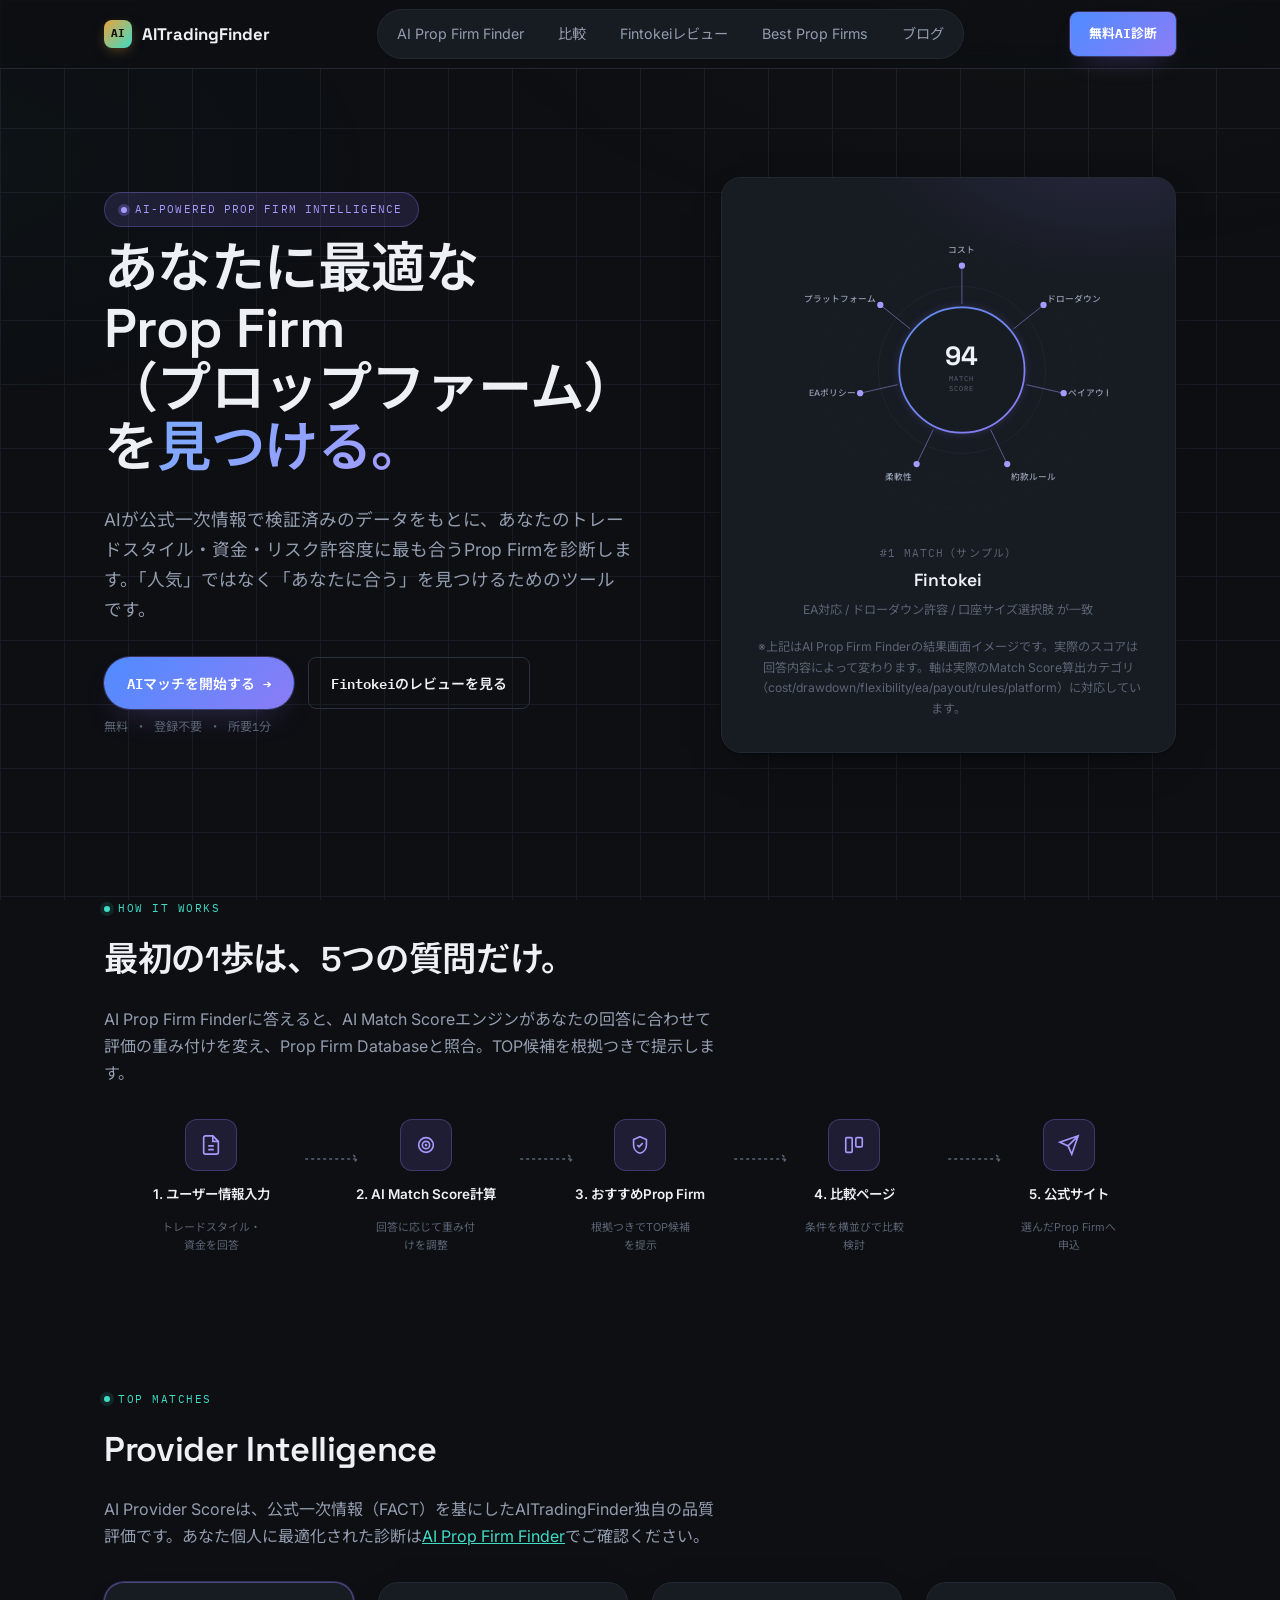
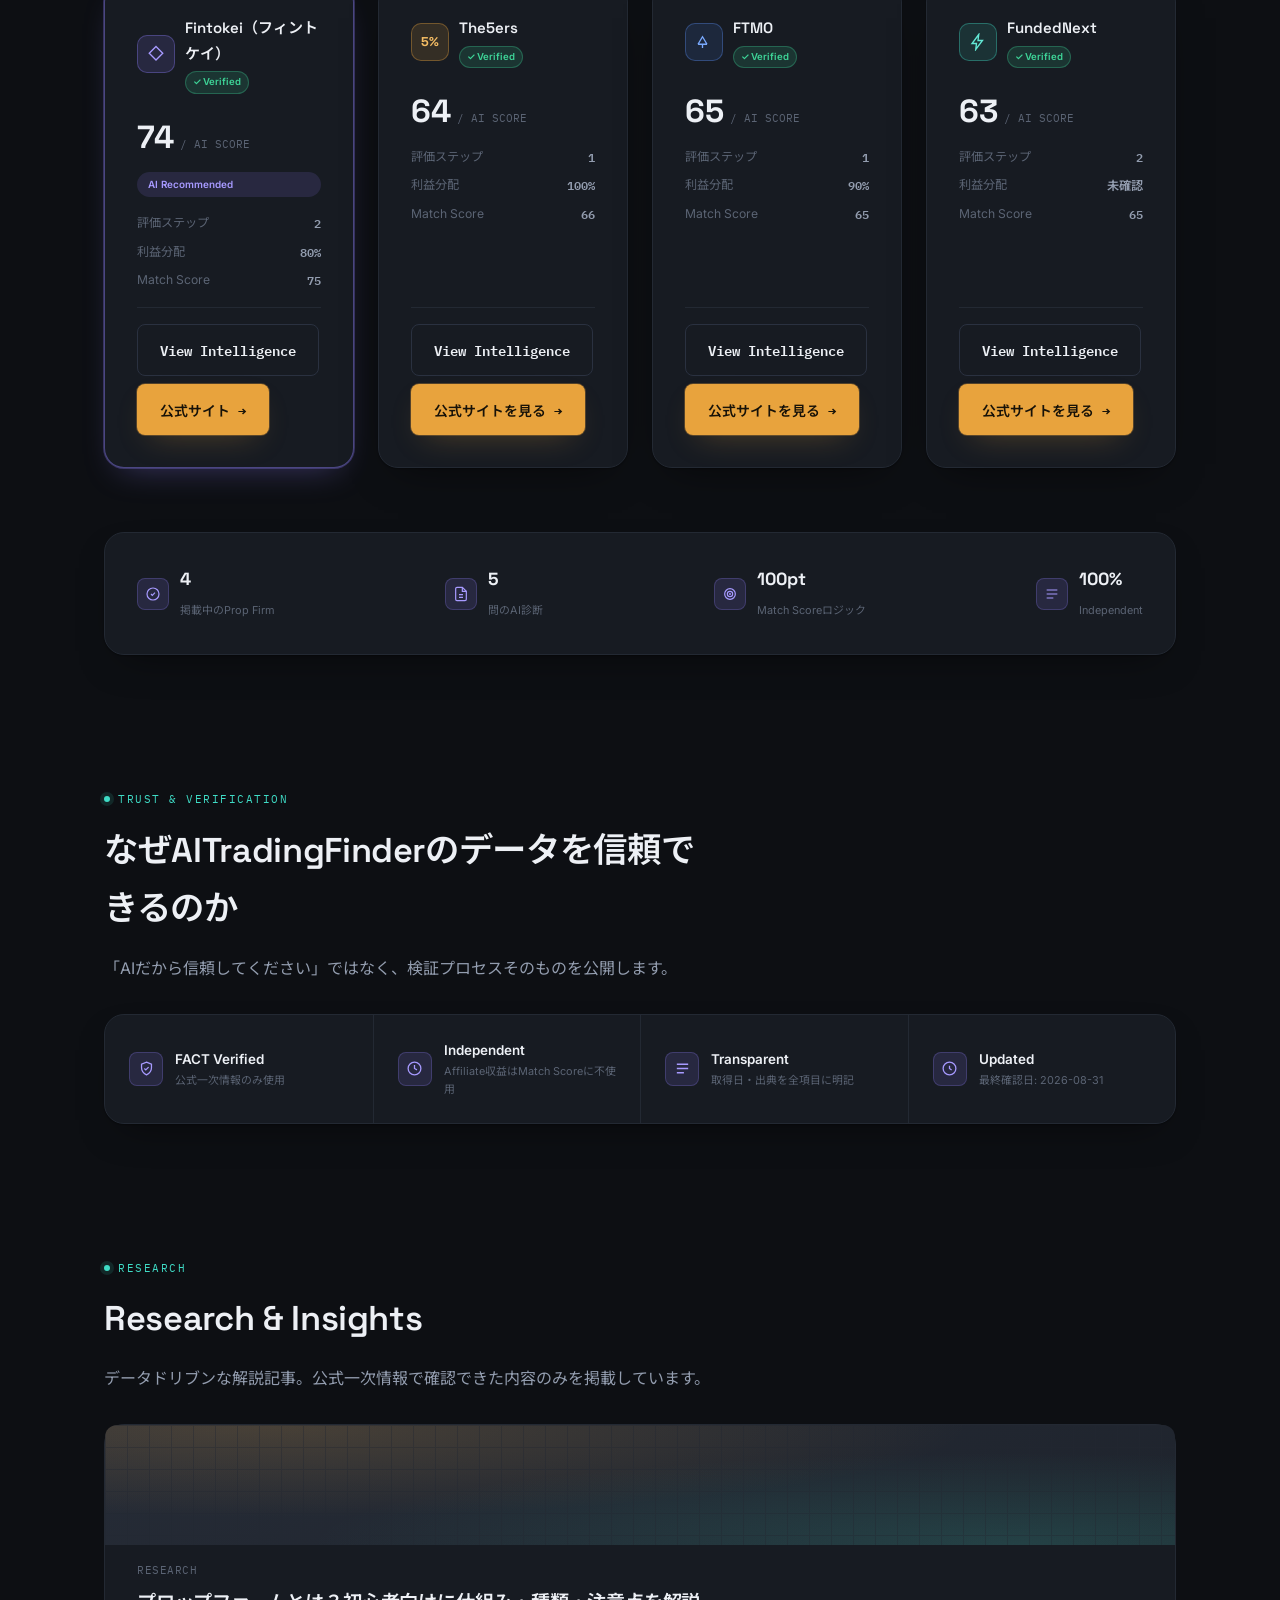
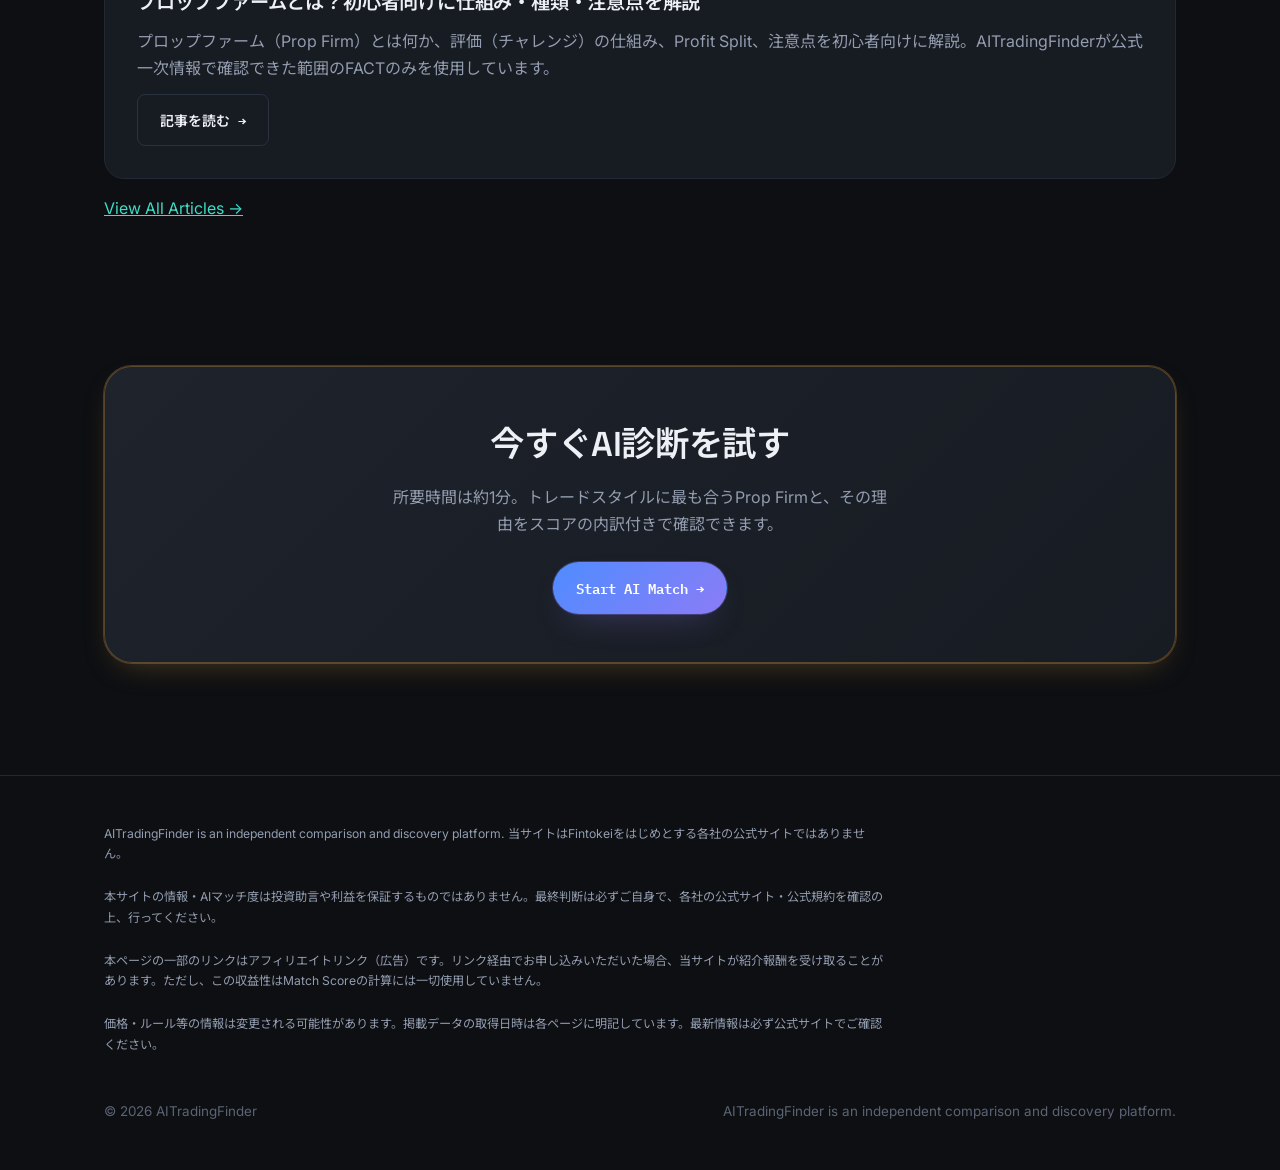
==== commit 5bc488df: "deploy: publish from hickytrade/aitradingfinder@22d104a54f342dae45a06d16d747124946d07e0e (run 335427" ====
--- a/index.html
+++ b/index.html
@@ -62,36 +62,66 @@
 <header class="hero">
   <div class="wrap">
     <div class="hero-copy">
-      <div class="eyebrow">AI-POWERED PROP FIRM INTELLIGENCE</div>
-      <h1>Find the Prop Firm<br>That Fits <span style="color:var(--gold)">You</span> Best.</h1>
+      <div class="idx-pill-eyebrow"><span class="dot"></span>AI-POWERED PROP FIRM INTELLIGENCE</div>
+      <h1>あなたに最適な <span style="white-space:nowrap;">Prop Firm</span><br class="idx-hero-br"><span style="white-space:nowrap;">（プロップファーム）</span>を<span style="background:linear-gradient(135deg,var(--blue-bright),var(--violet-bright));-webkit-background-clip:text;background-clip:text;color:transparent;">見つける。</span></h1>
       <p class="lead">AIが公式一次情報で検証済みのデータをもとに、あなたのトレードスタイル・資金・リスク許容度に最も合うProp Firmを診断します。「人気」ではなく「あなたに合う」を見つけるためのツールです。</p>
       <div class="hero-actions">
-        <a href="finder.html" class="btn btn-primary">Start AI Match →</a>
+        <a href="finder.html" class="btn btn-idx-primary">AIマッチを開始する →</a>
         <a href="fintokei-review.html" class="btn btn-outline" data-track="review_click" data-firm-id="fintokei">Fintokeiのレビューを見る</a>
       </div>
-      <div class="hero-stats" id="heroStats">
-        <div><strong>4</strong><span>掲載中のProp Firm</span></div>
-        <div><strong>5</strong><span>問のAI診断</span></div>
-        <div><strong class="mono">100pt</strong><span>Match Scoreロジック</span></div>
-      </div>
-    </div>
-
-    <div class="gauge-card">
-      <div class="gauge-wrap">
-        <div class="gauge" data-pct="94"><span class="gauge-num">94</span></div>
-        <div class="gauge-meta">
-          <div class="ai-match-label">AI Match Score</div>
-          <div class="rank-badge">#1 MATCH（サンプル）</div>
-          <div class="firm-name">Fintokei</div>
-          <div class="why">EA対応 / ドローダウン許容 / 口座サイズ選択肢 が一致</div>
-        </div>
-      </div>
-      <div class="gauge-bars">
-        <div class="gauge-bar-row"><span>EA対応</span><span class="gauge-bar-track"><span class="gauge-bar-fill" style="width:90%"></span></span><span>90</span></div>
-        <div class="gauge-bar-row"><span>ドローダウン</span><span class="gauge-bar-track"><span class="gauge-bar-fill" style="width:70%"></span></span><span>70</span></div>
-        <div class="gauge-bar-row"><span>報酬・出金</span><span class="gauge-bar-track"><span class="gauge-bar-fill" style="width:80%"></span></span><span>80</span></div>
-      </div>
-      <p style="font-size:var(--text-xs);color:var(--text-faint);margin:16px 0 0;">※上記はAI Prop Firm Finderの結果画面イメージです。実際のスコアは回答内容によって変わります。</p>
+      <div class="idx-hero-fine">無料 ・ 登録不要 ・ 所要1分</div>
+    </div>
+
+    <div class="card orbit-card">
+      <div class="orbit-wrap">
+        <svg width="320" height="320" viewBox="-40 0 460 420" role="img" aria-label="AI Match Score のサンプル結果イメージ">
+          <defs>
+            <linearGradient id="idxRingGrad" x1="0%" y1="0%" x2="100%" y2="100%">
+              <stop offset="0%" stop-color="#5B8DEF"/>
+              <stop offset="100%" stop-color="#8B7CF6"/>
+            </linearGradient>
+            <filter id="idxSoftGlow" x="-60%" y="-60%" width="220%" height="220%">
+              <feGaussianBlur stdDeviation="7" result="blur"/>
+              <feMerge><feMergeNode in="blur"/><feMergeNode in="SourceGraphic"/></feMerge>
+            </filter>
+          </defs>
+          <circle cx="210" cy="210" r="120" fill="none" stroke="var(--border-soft)" stroke-width="1"/>
+          <circle cx="210" cy="210" r="160" fill="none" stroke="var(--border-soft)" stroke-width="1" stroke-dasharray="2 6"/>
+          <circle cx="210" cy="210" r="200" fill="none" stroke="var(--border-soft)" stroke-width="1" stroke-dasharray="2 6"/>
+          <line class="orbit-line" x1="210" y1="115" x2="210" y2="60"/>
+          <line class="orbit-line" x1="284.3" y1="150.8" x2="327.3" y2="116.5"/>
+          <line class="orbit-line" x1="302.6" y1="231.1" x2="356.3" y2="243.4"/>
+          <line class="orbit-line" x1="251.2" y1="295.6" x2="275.1" y2="345.2"/>
+          <line class="orbit-line" x1="168.8" y1="295.6" x2="144.9" y2="345.2"/>
+          <line class="orbit-line" x1="117.4" y1="231.1" x2="63.7" y2="243.4"/>
+          <line class="orbit-line" x1="135.7" y1="150.8" x2="92.7" y2="116.5"/>
+          <circle class="orbit-node" cx="210" cy="60" r="4.5"/>
+          <circle class="orbit-node" cx="327.3" cy="116.5" r="4.5"/>
+          <circle class="orbit-node" cx="356.3" cy="243.4" r="4.5"/>
+          <circle class="orbit-node" cx="275.1" cy="345.2" r="4.5"/>
+          <circle class="orbit-node" cx="144.9" cy="345.2" r="4.5"/>
+          <circle class="orbit-node" cx="63.7" cy="243.4" r="4.5"/>
+          <circle class="orbit-node" cx="92.7" cy="116.5" r="4.5"/>
+          <text x="210" y="42" text-anchor="middle" class="orbit-label">コスト</text>
+          <text x="333" y="112" text-anchor="start" class="orbit-label">ドローダウン</text>
+          <text x="362" y="248" text-anchor="start" class="orbit-label">ペイアウト</text>
+          <text x="281" y="368" text-anchor="start" class="orbit-label">約款ルール</text>
+          <text x="138.9" y="368" text-anchor="end" class="orbit-label">柔軟性</text>
+          <text x="57.7" y="248" text-anchor="end" class="orbit-label">EAポリシー</text>
+          <text x="86.7" y="112" text-anchor="end" class="orbit-label">プラットフォーム</text>
+          <circle cx="210" cy="210" r="92" fill="#8B7CF6" opacity=".18" filter="url(#idxSoftGlow)"/>
+          <circle cx="210" cy="210" r="90" fill="var(--surface)" stroke="url(#idxRingGrad)" stroke-width="2.5"/>
+          <text x="210" y="203" text-anchor="middle" class="orbit-center-score">94</text>
+          <text x="210" y="226" text-anchor="middle" class="orbit-center-lbl">MATCH</text>
+          <text x="210" y="240" text-anchor="middle" class="orbit-center-lbl">SCORE</text>
+        </svg>
+      </div>
+      <div style="text-align:center;margin-top:14px;">
+        <div class="mono" style="font-size:var(--text-2xs);letter-spacing:.1em;text-transform:uppercase;color:var(--text-faint);">#1 MATCH（サンプル）</div>
+        <div style="font-family:var(--font-display);font-weight:600;font-size:1.1rem;margin:4px 0;">Fintokei</div>
+        <div style="font-size:var(--text-xs);color:var(--text-faint);">EA対応 / ドローダウン許容 / 口座サイズ選択肢 が一致</div>
+      </div>
+      <p style="font-size:var(--text-xs);color:var(--text-faint);margin:16px 0 0;text-align:center;">※上記はAI Prop Firm Finderの結果画面イメージです。実際のスコアは回答内容によって変わります。軸は実際のMatch Score算出カテゴリ（cost/drawdown/flexibility/ea/payout/rules/platform）に対応しています。</p>
     </div>
   </div>
 </header>
@@ -103,12 +133,36 @@
       <h2>最初の1歩は、5つの質問だけ。</h2>
       <p>AI Prop Firm Finderに答えると、AI Match Scoreエンジンがあなたの回答に合わせて評価の重み付けを変え、Prop Firm Databaseと照合。TOP候補を根拠つきで提示します。</p>
     </div>
-    <div class="flow">
-      <span class="node">ユーザー情報入力</span><span class="arrow">→</span>
-      <span class="node">AI Match Score計算</span><span class="arrow">→</span>
-      <span class="node">おすすめProp Firm</span><span class="arrow">→</span>
-      <span class="node">比較ページ</span><span class="arrow">→</span>
-      <span class="node">公式サイト</span>
+    <div class="idx-steps-row">
+      <div class="idx-step">
+        <div class="idx-step-icon"><svg viewBox="0 0 24 24" fill="none" stroke="currentColor" stroke-width="1.8"><path d="M14 2H6a2 2 0 0 0-2 2v16a2 2 0 0 0 2 2h12a2 2 0 0 0 2-2V8z"/><path d="M14 2v6h6M9 13h6M9 17h6"/></svg></div>
+        <div class="idx-step-label">1. ユーザー情報入力</div>
+        <div class="idx-step-sub">トレードスタイル・資金を回答</div>
+        <div class="idx-step-arrow"><svg viewBox="0 0 60 10" fill="none" stroke="currentColor" stroke-width="1.5" stroke-dasharray="3 3"><path d="M0 5h52M48 1l4 4-4 4"/></svg></div>
+      </div>
+      <div class="idx-step">
+        <div class="idx-step-icon"><svg viewBox="0 0 24 24" fill="none" stroke="currentColor" stroke-width="1.8"><circle cx="12" cy="12" r="8"/><circle cx="12" cy="12" r="4"/><circle cx="12" cy="12" r="0.6" fill="currentColor"/></svg></div>
+        <div class="idx-step-label">2. AI Match Score計算</div>
+        <div class="idx-step-sub">回答に応じて重み付けを調整</div>
+        <div class="idx-step-arrow"><svg viewBox="0 0 60 10" fill="none" stroke="currentColor" stroke-width="1.5" stroke-dasharray="3 3"><path d="M0 5h52M48 1l4 4-4 4"/></svg></div>
+      </div>
+      <div class="idx-step">
+        <div class="idx-step-icon"><svg viewBox="0 0 24 24" fill="none" stroke="currentColor" stroke-width="1.8"><path d="M12 3l7 3v6c0 4.4-3 8-7 9-4-1-7-4.6-7-9V6l7-3z"/><path d="M9 12l2 2 4-4"/></svg></div>
+        <div class="idx-step-label">3. おすすめProp Firm</div>
+        <div class="idx-step-sub">根拠つきでTOP候補を提示</div>
+        <div class="idx-step-arrow"><svg viewBox="0 0 60 10" fill="none" stroke="currentColor" stroke-width="1.5" stroke-dasharray="3 3"><path d="M0 5h52M48 1l4 4-4 4"/></svg></div>
+      </div>
+      <div class="idx-step">
+        <div class="idx-step-icon"><svg viewBox="0 0 24 24" fill="none" stroke="currentColor" stroke-width="1.8"><rect x="3" y="4" width="7" height="16" rx="1.2"/><rect x="14" y="4" width="7" height="10" rx="1.2"/></svg></div>
+        <div class="idx-step-label">4. 比較ページ</div>
+        <div class="idx-step-sub">条件を横並びで比較検討</div>
+        <div class="idx-step-arrow"><svg viewBox="0 0 60 10" fill="none" stroke="currentColor" stroke-width="1.5" stroke-dasharray="3 3"><path d="M0 5h52M48 1l4 4-4 4"/></svg></div>
+      </div>
+      <div class="idx-step">
+        <div class="idx-step-icon"><svg viewBox="0 0 24 24" fill="none" stroke="currentColor" stroke-width="1.8"><path d="M22 2L11 13M22 2l-7 20-4-9-9-4z"/></svg></div>
+        <div class="idx-step-label">5. 公式サイト</div>
+        <div class="idx-step-sub">選んだProp Firmへ申込</div>
+      </div>
     </div>
   </div>
 </section>
@@ -120,7 +174,18 @@
       <h2>Provider Intelligence</h2>
       <p>AI Provider Scoreは、公式一次情報（FACT）を基にしたAITradingFinder独自の品質評価です。あなた個人に最適化された診断は<a href="finder.html" style="color:var(--teal)">AI Prop Firm Finder</a>でご確認ください。</p>
     </div>
-    <div id="topMatches" class="grid-3"></div>
+    <div id="topMatches" class="idx-firm-grid"></div>
+  </div>
+</section>
+
+<section style="padding-top:0;">
+  <div class="wrap">
+    <div class="card idx-stats-bar">
+      <div class="idx-stat-item"><div class="idx-stat-icon"><svg width="16" height="16" viewBox="0 0 24 24" fill="none" stroke="currentColor" stroke-width="1.8"><path d="M9 12l2 2 4-4"/><circle cx="12" cy="12" r="9"/></svg></div><div><span class="idx-stat-num">4</span><span class="idx-stat-lbl">掲載中のProp Firm</span></div></div>
+      <div class="idx-stat-item"><div class="idx-stat-icon"><svg width="16" height="16" viewBox="0 0 24 24" fill="none" stroke="currentColor" stroke-width="1.8"><path d="M14 2H6a2 2 0 0 0-2 2v16a2 2 0 0 0 2 2h12a2 2 0 0 0 2-2V8z"/><path d="M14 2v6h6M9 13h6M9 17h6"/></svg></div><div><span class="idx-stat-num">5</span><span class="idx-stat-lbl">問のAI診断</span></div></div>
+      <div class="idx-stat-item"><div class="idx-stat-icon"><svg width="16" height="16" viewBox="0 0 24 24" fill="none" stroke="currentColor" stroke-width="1.8"><circle cx="12" cy="12" r="8"/><circle cx="12" cy="12" r="4"/><circle cx="12" cy="12" r="0.6" fill="currentColor"/></svg></div><div><span class="idx-stat-num mono">100pt</span><span class="idx-stat-lbl">Match Scoreロジック</span></div></div>
+      <div class="idx-stat-item"><div class="idx-stat-icon"><svg width="16" height="16" viewBox="0 0 24 24" fill="none" stroke="currentColor" stroke-width="1.8"><path d="M4 6h16M4 12h16M4 18h10"/></svg></div><div><span class="idx-stat-num">100%</span><span class="idx-stat-lbl">Independent</span></div></div>
+    </div>
   </div>
 </section>
 
@@ -131,30 +196,30 @@
       <h2>なぜAITradingFinderのデータを信頼できるのか</h2>
       <p>「AIだから信頼してください」ではなく、検証プロセスそのものを公開します。</p>
     </div>
-    <div class="grid-2" style="grid-template-columns:repeat(auto-fit,minmax(220px,1fr));">
-      <div class="trust-badge">
-        <div class="trust-badge-icon"><svg viewBox="0 0 24 24" fill="none" stroke="currentColor" stroke-width="1.8"><path d="M12 3l7 3v5c0 4.8-3 8-7 10-4-2-7-5.2-7-10V6z"/><path d="M9 12l2 2 4-4"/></svg></div>
+    <div class="card idx-trust-row">
+      <div class="idx-trust-item">
+        <div class="idx-trust-icon"><svg viewBox="0 0 24 24" fill="none" stroke="currentColor" stroke-width="1.8"><path d="M12 3l7 3v5c0 4.8-3 8-7 10-4-2-7-5.2-7-10V6z"/><path d="M9 12l2 2 4-4"/></svg></div>
         <div>
           <div class="trust-badge-title">FACT Verified</div>
           <div class="trust-badge-sub">公式一次情報のみ使用</div>
         </div>
       </div>
-      <div class="trust-badge">
-        <div class="trust-badge-icon"><svg viewBox="0 0 24 24" fill="none" stroke="currentColor" stroke-width="1.8"><circle cx="12" cy="12" r="9"/><path d="M12 7v5l3.5 2"/></svg></div>
+      <div class="idx-trust-item">
+        <div class="idx-trust-icon"><svg viewBox="0 0 24 24" fill="none" stroke="currentColor" stroke-width="1.8"><circle cx="12" cy="12" r="9"/><path d="M12 7v5l3.5 2"/></svg></div>
         <div>
           <div class="trust-badge-title">Independent</div>
           <div class="trust-badge-sub">Affiliate収益はMatch Scoreに不使用</div>
         </div>
       </div>
-      <div class="trust-badge">
-        <div class="trust-badge-icon"><svg viewBox="0 0 24 24" fill="none" stroke="currentColor" stroke-width="1.8"><path d="M4 6h16M4 12h16M4 18h10"/></svg></div>
+      <div class="idx-trust-item">
+        <div class="idx-trust-icon"><svg viewBox="0 0 24 24" fill="none" stroke="currentColor" stroke-width="1.8"><path d="M4 6h16M4 12h16M4 18h10"/></svg></div>
         <div>
           <div class="trust-badge-title">Transparent</div>
           <div class="trust-badge-sub">取得日・出典を全項目に明記</div>
         </div>
       </div>
-      <div class="trust-badge">
-        <div class="trust-badge-icon"><svg viewBox="0 0 24 24" fill="none" stroke="currentColor" stroke-width="1.8"><path d="M12 8v4l3 2"/><circle cx="12" cy="12" r="9"/></svg></div>
+      <div class="idx-trust-item">
+        <div class="idx-trust-icon"><svg viewBox="0 0 24 24" fill="none" stroke="currentColor" stroke-width="1.8"><path d="M12 8v4l3 2"/><circle cx="12" cy="12" r="9"/></svg></div>
         <div>
           <div class="trust-badge-title">Updated</div>
           <div class="trust-badge-sub" id="lastVerifiedText">最終確認日を読み込み中…</div>
@@ -184,7 +249,7 @@
     <div class="cta-banner">
       <h2 style="margin-bottom:10px;">今すぐAI診断を試す</h2>
       <p style="max-width:50ch;margin:0 auto 24px;">所要時間は約1分。トレードスタイルに最も合うProp Firmと、その理由をスコアの内訳付きで確認できます。</p>
-      <a href="finder.html" class="btn btn-primary">Start AI Match →</a>
+      <a href="finder.html" class="btn btn-idx-primary">Start AI Match →</a>
     </div>
   </div>
 </section>
@@ -228,34 +293,46 @@
     : `<a href="comparison.html" class="btn btn-outline">View Intelligence</a>`;
 }
 function fmtOrDash(v, suffix) {
-  return (v === null || v === undefined) ? '<span class="tag unknown">未確認</span>' : `${v}${suffix || ''}`;
-}
-
-document.getElementById('topMatches').innerHTML = rankedHome.map(r => {
+  return (v === null || v === undefined) ? '未確認' : `${v}${suffix || ''}`;
+}
+// Step 25: per-firm accent + mark, purely presentational (id-keyed, not a FACT).
+// Falls back to a neutral violet initial mark for any firm not in this list,
+// so adding a firm to PROP_FIRMS never breaks rendering.
+const IDX_FIRM_STYLE = {
+  fintokei:   { color: 'var(--violet-bright)', soft: 'var(--violet-soft)', border: 'rgba(139,124,246,.35)', icon: '<path d="M12 2l9 9-9 9-9-9z"/>' },
+  ftmo:       { color: 'var(--blue-bright)',   soft: 'var(--blue-soft)',   border: 'rgba(91,141,239,.35)',  icon: '<path d="M4 15l6-10 6 10M4 15h12M10 15v5"/>' },
+  fundednext: { color: 'var(--teal-bright)',   soft: 'var(--teal-soft)',   border: 'rgba(63,220,198,.35)',  icon: '<path d="M13 2L4 14h6l-1 8 9-12h-6z"/>' },
+  the5ers:    { color: 'var(--gold-bright)',   soft: 'var(--gold-soft)',  border: 'rgba(232,163,61,.35)',   text: '5%' }
+};
+function idxFirmLogo(firm) {
+  const s = IDX_FIRM_STYLE[firm.id] || { color: 'var(--violet-bright)', soft: 'var(--violet-soft)', border: 'rgba(139,124,246,.35)' };
+  const inner = s.text
+    ? `<span style="font-family:var(--font-display);font-weight:700;font-size:.8rem;color:${s.color};">${s.text}</span>`
+    : `<svg width="18" height="18" viewBox="0 0 24 24" fill="none" stroke="${s.color}" stroke-width="1.8">${s.icon}</svg>`;
+  return `<div class="idx-firm-logo" style="background:${s.soft};border:1px solid ${s.border};">${inner}</div>`;
+}
+
+document.getElementById('topMatches').innerHTML = rankedHome.map((r, i) => {
   const f = r.firm;
   const steps = f.fact.plans && f.fact.plans[0] ? f.fact.plans[0].evaluation_steps : null;
   const split = f.fact.plans && f.fact.plans[0] ? (f.fact.plans[0].profit_split_pct ?? f.fact.plans[0].profit_split_max_pct) : null;
   return `
-    <div class="intel-card">
-      <div class="intel-card-header">
-        <div class="intel-card-title">
-          <div class="prop-logo">${f.fact.basic.brand_name.charAt(0)}</div>
-          <div>
-            <div class="prop-card-name">${f.fact.basic.brand_name}</div>
-            <span class="status-pill verified"><span class="status-dot verified"></span>Verified</span>
-          </div>
-        </div>
-        <div class="metric">
-          <div class="metric-value accent-gold">${f.provider_score.overall_provider_score}</div>
-          <div class="metric-label">AI Score</div>
-        </div>
-      </div>
-      <div class="intel-card-metrics">
-        <div class="metric"><div class="metric-value sm">${fmtOrDash(steps)}</div><div class="metric-label">Steps</div></div>
-        <div class="metric"><div class="metric-value sm">${fmtOrDash(split, '%')}</div><div class="metric-label">Split</div></div>
-        <div class="metric"><div class="metric-value sm">${r.score}</div><div class="metric-label">Match</div></div>
-      </div>
-      <div class="intel-card-cta">
+    <div class="idx-firm-card${i === 0 ? ' top' : ''}">
+      <div class="idx-firm-head">
+        ${idxFirmLogo(f)}
+        <div>
+          <div class="idx-firm-name">${f.fact.basic.brand_name}</div>
+          <span class="idx-verified-tag">✓ Verified</span>
+        </div>
+      </div>
+      <div class="idx-firm-score-row"><span class="idx-firm-score">${f.provider_score.overall_provider_score}</span><span class="idx-firm-score-sub">/ AI SCORE</span></div>
+      ${i === 0 ? '<span class="idx-firm-badge-pill">AI Recommended</span>' : ''}
+      <div class="idx-firm-stats">
+        <div class="idx-firm-stat-row"><span>評価ステップ</span><b>${fmtOrDash(steps)}</b></div>
+        <div class="idx-firm-stat-row"><span>利益分配</span><b>${fmtOrDash(split, '%')}</b></div>
+        <div class="idx-firm-stat-row"><span>Match Score</span><b>${r.score}</b></div>
+      </div>
+      <div class="idx-firm-cta">
         ${homeIntelLink(f)}
         ${homeOfficialCta(f)}
       </div>
--- a/assets/css/style.css
+++ b/assets/css/style.css
@@ -629,6 +629,136 @@
 }
 
 /* ==========================================================
+   Phase 5 — Index Hero Redesign (Step 25)
+   Scoped entirely to body[data-page="index"] (or new idx- prefixed
+   classes only used by index.html). Nothing above this line is
+   modified, renamed, or removed, and no selector here is referenced
+   by finder.html / comparison.html / fintokei-review.html /
+   best-prop-firms.html / blog.html — those pages keep the existing
+   gold/teal look untouched. Adds one new accent (violet) alongside
+   the existing gold/teal/blue (Phase 2) tokens, plus a verified-green
+   used only for the ✓ Verified tag.
+   ========================================================== */
+:root {
+  --violet: #8B7CF6;
+  --violet-bright: #A79AFF;
+  --violet-soft: rgba(139, 124, 246, .14);
+  --verify-green: #3ED598;
+  --verify-green-soft: rgba(62, 213, 152, .14);
+}
+
+body[data-page="index"] .nav-cta {
+  background: linear-gradient(135deg, var(--blue), var(--violet));
+  border-color: transparent; color: #fff; font-weight: 700;
+  box-shadow: 0 0 0 1px rgba(139,124,246,.3), 0 12px 28px -14px rgba(139,124,246,.45);
+}
+body[data-page="index"] .nav-cta:hover { background: linear-gradient(135deg, var(--blue-bright), var(--violet-bright)); color: #fff; }
+body[data-page="index"] .nav-links a.active { background: var(--violet-bright); color: #14100A; }
+
+.idx-pill-eyebrow {
+  display: inline-flex; align-items: center; gap: 8px;
+  font-family: var(--font-mono); font-size: var(--text-2xs); letter-spacing: .1em; text-transform: uppercase;
+  color: var(--violet-bright); background: var(--violet-soft); border: 1px solid rgba(139,124,246,.3);
+  padding: 7px 16px; border-radius: var(--radius-pill); margin-bottom: var(--space-3);
+}
+.idx-pill-eyebrow .dot { width: 6px; height: 6px; border-radius: 50%; background: var(--violet-bright); box-shadow: 0 0 0 3px rgba(139,124,246,.3); }
+.idx-hero-fine { font-family: var(--font-mono); font-size: var(--text-xs); color: var(--text-faint); margin-top: var(--space-2); }
+
+.btn-idx-primary {
+  background: linear-gradient(135deg, var(--blue), var(--violet)); color: #fff; border-radius: var(--radius-pill);
+  box-shadow: 0 0 0 1px rgba(139,124,246,.3), 0 14px 34px -16px rgba(139,124,246,.4);
+}
+.btn-idx-primary:hover { background: linear-gradient(135deg, var(--blue-bright), var(--violet-bright)); }
+
+.orbit-card { position: relative; overflow: hidden; }
+.orbit-card::before {
+  content: ""; position: absolute; inset: 0; z-index: 0; pointer-events: none;
+  background: radial-gradient(420px 260px at 85% -10%, rgba(139,124,246,.16), transparent 60%);
+}
+.orbit-card > * { position: relative; z-index: 1; }
+.orbit-wrap { display: flex; justify-content: center; align-items: center; }
+.orbit-label { font-family: var(--font-body); font-size: 12.5px; fill: var(--text-muted); font-weight: 500; }
+.orbit-line { stroke: var(--violet-bright); stroke-width: 1.4; opacity: .5; }
+.orbit-node { fill: var(--violet-bright); }
+.orbit-center-score { font-family: var(--font-display); font-weight: 700; font-size: 38px; fill: var(--text); }
+.orbit-center-lbl { font-family: var(--font-mono); font-size: 10px; letter-spacing: .14em; fill: var(--text-faint); }
+
+.idx-trust-row { display: grid; grid-template-columns: repeat(4, 1fr); padding: 0; }
+.idx-trust-item { display: flex; align-items: center; gap: 12px; padding: var(--space-5); border-left: 1px solid var(--border-soft); }
+.idx-trust-item:first-child { border-left: none; }
+.idx-trust-icon {
+  width: 34px; height: 34px; border-radius: var(--radius-sm); flex-shrink: 0;
+  background: var(--violet-soft); border: 1px solid rgba(139,124,246,.25);
+  display: flex; align-items: center; justify-content: center; color: var(--violet-bright);
+}
+.idx-trust-icon svg { width: 17px; height: 17px; }
+
+.idx-steps-row { display: flex; align-items: flex-start; justify-content: space-between; }
+.idx-step { display: flex; flex-direction: column; align-items: center; gap: var(--space-3); text-align: center; flex: 1; position: relative; padding: 0 var(--space-2); }
+.idx-step-icon {
+  width: 52px; height: 52px; border-radius: var(--radius-md);
+  background: var(--violet-soft); border: 1px solid rgba(139,124,246,.3);
+  display: flex; align-items: center; justify-content: center; color: var(--violet-bright);
+}
+.idx-step-icon svg { width: 22px; height: 22px; }
+.idx-step-label { font-size: var(--text-sm); color: var(--text); font-weight: 600; }
+.idx-step-sub { font-size: var(--text-2xs); color: var(--text-faint); max-width: 15ch; }
+.idx-step-arrow { position: absolute; top: 26px; left: calc(50% + 34px); width: calc(100% - 34px); color: var(--text-faint); }
+.idx-step-arrow svg { width: 100%; height: 10px; }
+.idx-step:last-child .idx-step-arrow { display: none; }
+
+.idx-hero-br { display: none; }
+@media (max-width: 960px) {
+  .idx-hero-br { display: inline; }
+}
+
+.idx-firm-grid { display: grid; grid-template-columns: repeat(4, minmax(0,1fr)); gap: var(--space-5); }
+.idx-firm-card {
+  background: var(--surface); border: 1px solid var(--border-soft); border-radius: var(--radius-lg);
+  padding: var(--space-6); box-shadow: var(--shadow-card);
+  display: flex; flex-direction: column;
+}
+.idx-firm-card.top { border-color: rgba(139,124,246,.45); box-shadow: 0 0 0 1px rgba(139,124,246,.3), 0 14px 34px -16px rgba(139,124,246,.4); }
+.idx-firm-head { display: flex; align-items: center; gap: 10px; margin-bottom: var(--space-4); }
+.idx-firm-logo { width: 38px; height: 38px; border-radius: 10px; flex-shrink: 0; display: flex; align-items: center; justify-content: center; }
+.idx-firm-name { font-family: var(--font-display); font-weight: 600; font-size: .94rem; }
+.idx-verified-tag {
+  display: inline-flex; align-items: center; gap: 3px; font-size: .6rem; font-weight: 600;
+  color: var(--verify-green); background: var(--verify-green-soft); border: 1px solid rgba(62,213,152,.3);
+  padding: 2px 7px; border-radius: var(--radius-pill); width: fit-content; margin-top: 3px;
+}
+.idx-firm-score-row { display: flex; align-items: baseline; gap: 6px; margin-bottom: var(--space-2); }
+.idx-firm-score { font-family: var(--font-display); font-weight: 700; font-size: 2rem; color: var(--text); }
+.idx-firm-score-sub { font-size: .66rem; color: var(--text-faint); font-family: var(--font-mono); text-transform: uppercase; }
+.idx-firm-badge-pill { display: inline-block; font-size: .62rem; font-weight: 600; padding: 4px 11px; border-radius: var(--radius-pill); margin-bottom: var(--space-4); background: var(--violet-soft); color: var(--violet-bright); }
+.idx-firm-stats { display: flex; flex-direction: column; gap: 8px; margin-bottom: var(--space-4); }
+.idx-firm-stat-row { display: flex; justify-content: space-between; font-size: var(--text-xs); color: var(--text-faint); }
+.idx-firm-stat-row b { color: var(--text-muted); font-family: var(--font-mono); font-weight: 600; }
+.idx-firm-cta { display: flex; gap: 8px; flex-wrap: wrap; padding-top: var(--space-4); border-top: 1px solid var(--border-soft); margin-top: auto; }
+
+.idx-stats-bar { display: flex; justify-content: space-between; padding: var(--space-6); flex-wrap: wrap; gap: var(--space-5); }
+.idx-stat-item { display: flex; align-items: center; gap: 11px; }
+.idx-stat-icon { width: 32px; height: 32px; border-radius: var(--radius-sm); background: var(--violet-soft); border: 1px solid rgba(139,124,246,.25); display: flex; align-items: center; justify-content: center; color: var(--violet-bright); flex-shrink: 0; }
+.idx-stat-num { font-family: var(--font-display); font-weight: 700; font-size: 1.1rem; color: var(--text); display: block; }
+.idx-stat-lbl { font-size: var(--text-2xs); color: var(--text-faint); }
+
+@media (max-width: 860px) {
+  .idx-trust-row { grid-template-columns: repeat(2,1fr); }
+  .idx-trust-item:nth-child(2n+1) { border-left: none; }
+  .idx-firm-grid { grid-template-columns: repeat(2, minmax(0,1fr)); }
+  .idx-steps-row { flex-wrap: wrap; gap: var(--space-5); }
+  .idx-step { flex: 0 0 40%; }
+  .idx-step-arrow { display: none; }
+}
+@media (max-width: 600px) {
+  .idx-trust-row { grid-template-columns: 1fr; }
+  .idx-trust-item { border-left: none; border-top: 1px solid var(--border-soft); }
+  .idx-trust-item:first-child { border-top: none; }
+  .idx-firm-grid { grid-template-columns: 1fr; }
+  .idx-step { flex: 0 0 100%; }
+}
+
+/* ==========================================================
    Phase 4 — AI Finder Premium UX
    HTML/CSS/presentation only. answers structure, computeWeights(),
    scoreFirm(), matchFirms(), BASE_WEIGHTS, and Affiliate CTA logic
